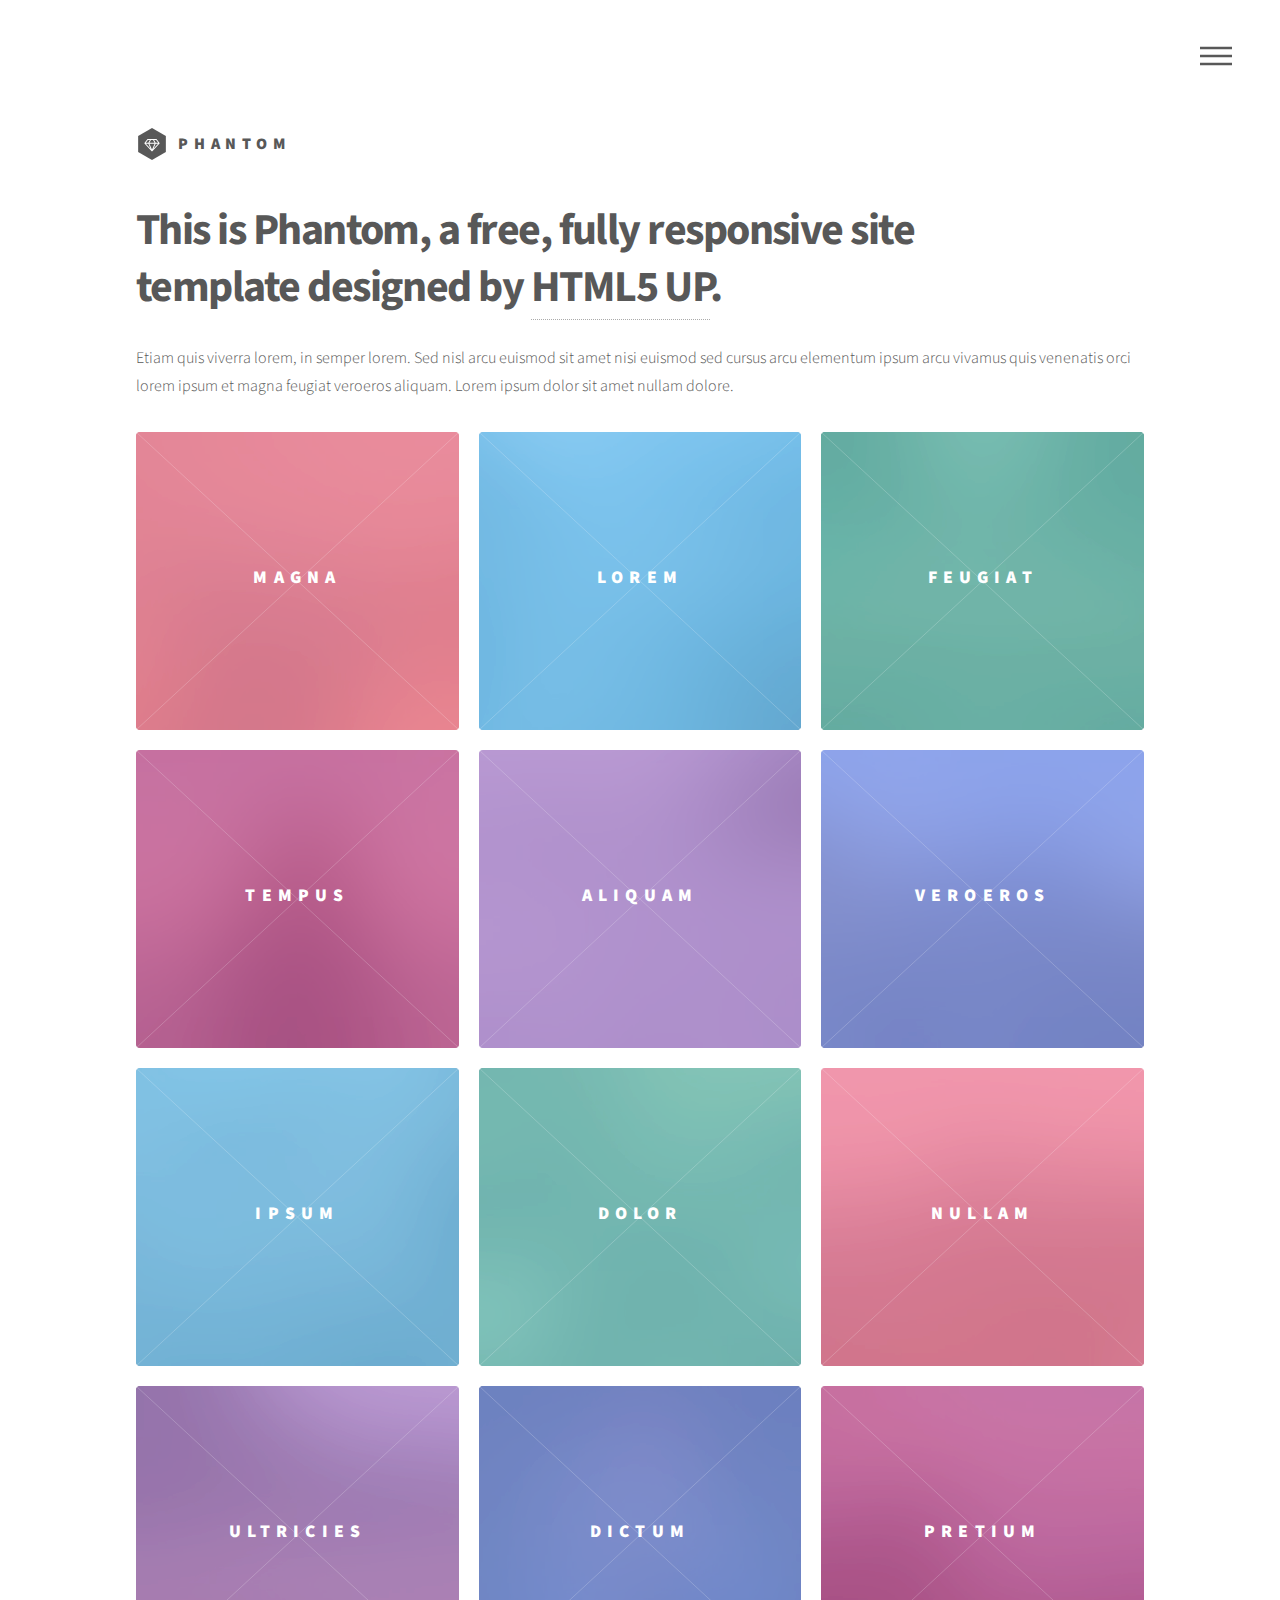
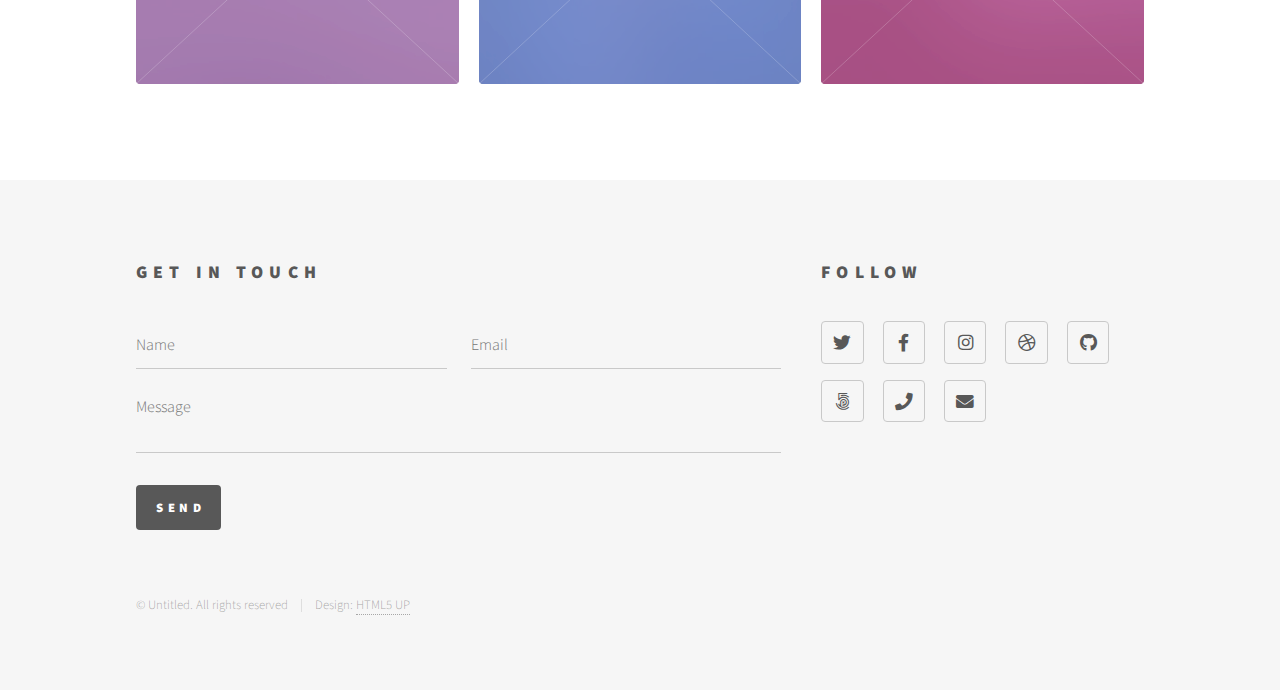
==== index.html @ 3281dced "initial" ====
<!DOCTYPE HTML>
<!--
	Phantom by HTML5 UP
	html5up.net | @ajlkn
	Free for personal and commercial use under the CCA 3.0 license (html5up.net/license)
-->
<html>
	<head>
		<title>Phantom by HTML5 UP</title>
		<meta charset="utf-8" />
		<meta name="viewport" content="width=device-width, initial-scale=1, user-scalable=no" />
		<link rel="stylesheet" href="assets/css/main.css" />
		<noscript><link rel="stylesheet" href="assets/css/noscript.css" /></noscript>
	</head>
	<body class="is-preload">
		<!-- Wrapper -->
			<div id="wrapper">

				<!-- Header -->
					<header id="header">
						<div class="inner">

							<!-- Logo -->
								<a href="index.html" class="logo">
									<span class="symbol"><img src="images/logo.svg" alt="" /></span><span class="title">Phantom</span>
								</a>

							<!-- Nav -->
								<nav>
									<ul>
										<li><a href="#menu">Menu</a></li>
									</ul>
								</nav>

						</div>
					</header>

				<!-- Menu -->
					<nav id="menu">
						<h2>Menu</h2>
						<ul>
							<li><a href="index.html">Home</a></li>
							<li><a href="generic.html">Ipsum veroeros</a></li>
							<li><a href="generic.html">Tempus etiam</a></li>
							<li><a href="generic.html">Consequat dolor</a></li>
							<li><a href="elements.html">Elements</a></li>
						</ul>
					</nav>

				<!-- Main -->
					<div id="main">
						<div class="inner">
							<header>
								<h1>This is Phantom, a free, fully responsive site<br />
								template designed by <a href="http://html5up.net">HTML5 UP</a>.</h1>
								<p>Etiam quis viverra lorem, in semper lorem. Sed nisl arcu euismod sit amet nisi euismod sed cursus arcu elementum ipsum arcu vivamus quis venenatis orci lorem ipsum et magna feugiat veroeros aliquam. Lorem ipsum dolor sit amet nullam dolore.</p>
							</header>
							<section class="tiles">
								<article class="style1">
									<span class="image">
										<img src="images/pic01.jpg" alt="" />
									</span>
									<a href="generic.html">
										<h2>Magna</h2>
										<div class="content">
											<p>Sed nisl arcu euismod sit amet nisi lorem etiam dolor veroeros et feugiat.</p>
										</div>
									</a>
								</article>
								<article class="style2">
									<span class="image">
										<img src="images/pic02.jpg" alt="" />
									</span>
									<a href="generic.html">
										<h2>Lorem</h2>
										<div class="content">
											<p>Sed nisl arcu euismod sit amet nisi lorem etiam dolor veroeros et feugiat.</p>
										</div>
									</a>
								</article>
								<article class="style3">
									<span class="image">
										<img src="images/pic03.jpg" alt="" />
									</span>
									<a href="generic.html">
										<h2>Feugiat</h2>
										<div class="content">
											<p>Sed nisl arcu euismod sit amet nisi lorem etiam dolor veroeros et feugiat.</p>
										</div>
									</a>
								</article>
								<article class="style4">
									<span class="image">
										<img src="images/pic04.jpg" alt="" />
									</span>
									<a href="generic.html">
										<h2>Tempus</h2>
										<div class="content">
											<p>Sed nisl arcu euismod sit amet nisi lorem etiam dolor veroeros et feugiat.</p>
										</div>
									</a>
								</article>
								<article class="style5">
									<span class="image">
										<img src="images/pic05.jpg" alt="" />
									</span>
									<a href="generic.html">
										<h2>Aliquam</h2>
										<div class="content">
											<p>Sed nisl arcu euismod sit amet nisi lorem etiam dolor veroeros et feugiat.</p>
										</div>
									</a>
								</article>
								<article class="style6">
									<span class="image">
										<img src="images/pic06.jpg" alt="" />
									</span>
									<a href="generic.html">
										<h2>Veroeros</h2>
										<div class="content">
											<p>Sed nisl arcu euismod sit amet nisi lorem etiam dolor veroeros et feugiat.</p>
										</div>
									</a>
								</article>
								<article class="style2">
									<span class="image">
										<img src="images/pic07.jpg" alt="" />
									</span>
									<a href="generic.html">
										<h2>Ipsum</h2>
										<div class="content">
											<p>Sed nisl arcu euismod sit amet nisi lorem etiam dolor veroeros et feugiat.</p>
										</div>
									</a>
								</article>
								<article class="style3">
									<span class="image">
										<img src="images/pic08.jpg" alt="" />
									</span>
									<a href="generic.html">
										<h2>Dolor</h2>
										<div class="content">
											<p>Sed nisl arcu euismod sit amet nisi lorem etiam dolor veroeros et feugiat.</p>
										</div>
									</a>
								</article>
								<article class="style1">
									<span class="image">
										<img src="images/pic09.jpg" alt="" />
									</span>
									<a href="generic.html">
										<h2>Nullam</h2>
										<div class="content">
											<p>Sed nisl arcu euismod sit amet nisi lorem etiam dolor veroeros et feugiat.</p>
										</div>
									</a>
								</article>
								<article class="style5">
									<span class="image">
										<img src="images/pic10.jpg" alt="" />
									</span>
									<a href="generic.html">
										<h2>Ultricies</h2>
										<div class="content">
											<p>Sed nisl arcu euismod sit amet nisi lorem etiam dolor veroeros et feugiat.</p>
										</div>
									</a>
								</article>
								<article class="style6">
									<span class="image">
										<img src="images/pic11.jpg" alt="" />
									</span>
									<a href="generic.html">
										<h2>Dictum</h2>
										<div class="content">
											<p>Sed nisl arcu euismod sit amet nisi lorem etiam dolor veroeros et feugiat.</p>
										</div>
									</a>
								</article>
								<article class="style4">
									<span class="image">
										<img src="images/pic12.jpg" alt="" />
									</span>
									<a href="generic.html">
										<h2>Pretium</h2>
										<div class="content">
											<p>Sed nisl arcu euismod sit amet nisi lorem etiam dolor veroeros et feugiat.</p>
										</div>
									</a>
								</article>
							</section>
						</div>
					</div>

				<!-- Footer -->
					<footer id="footer">
						<div class="inner">
							<section>
								<h2>Get in touch</h2>
								<form method="post" action="#">
									<div class="fields">
										<div class="field half">
											<input type="text" name="name" id="name" placeholder="Name" />
										</div>
										<div class="field half">
											<input type="email" name="email" id="email" placeholder="Email" />
										</div>
										<div class="field">
											<textarea name="message" id="message" placeholder="Message"></textarea>
										</div>
									</div>
									<ul class="actions">
										<li><input type="submit" value="Send" class="primary" /></li>
									</ul>
								</form>
							</section>
							<section>
								<h2>Follow</h2>
								<ul class="icons">
									<li><a href="#" class="icon brands style2 fa-twitter"><span class="label">Twitter</span></a></li>
									<li><a href="#" class="icon brands style2 fa-facebook-f"><span class="label">Facebook</span></a></li>
									<li><a href="#" class="icon brands style2 fa-instagram"><span class="label">Instagram</span></a></li>
									<li><a href="#" class="icon brands style2 fa-dribbble"><span class="label">Dribbble</span></a></li>
									<li><a href="#" class="icon brands style2 fa-github"><span class="label">GitHub</span></a></li>
									<li><a href="#" class="icon brands style2 fa-500px"><span class="label">500px</span></a></li>
									<li><a href="#" class="icon solid style2 fa-phone"><span class="label">Phone</span></a></li>
									<li><a href="#" class="icon solid style2 fa-envelope"><span class="label">Email</span></a></li>
								</ul>
							</section>
							<ul class="copyright">
								<li>&copy; Untitled. All rights reserved</li><li>Design: <a href="http://html5up.net">HTML5 UP</a></li>
							</ul>
						</div>
					</footer>

			</div>

		<!-- Scripts -->
			<script src="assets/js/jquery.min.js"></script>
			<script src="assets/js/browser.min.js"></script>
			<script src="assets/js/breakpoints.min.js"></script>
			<script src="assets/js/util.js"></script>
			<script src="assets/js/main.js"></script>

	</body>
</html>
---- assets/css/main.css ----
@import url(fontawesome-all.min.css);
@import url("https://fonts.googleapis.com/css?family=Source+Sans+Pro:300,700,900");

/*
	Phantom by HTML5 UP
	html5up.net | @ajlkn
	Free for personal and commercial use under the CCA 3.0 license (html5up.net/license)
*/

html, body, div, span, applet, object,
iframe, h1, h2, h3, h4, h5, h6, p, blockquote,
pre, a, abbr, acronym, address, big, cite,
code, del, dfn, em, img, ins, kbd, q, s, samp,
small, strike, strong, sub, sup, tt, var, b,
u, i, center, dl, dt, dd, ol, ul, li, fieldset,
form, label, legend, table, caption, tbody,
tfoot, thead, tr, th, td, article, aside,
canvas, details, embed, figure, figcaption,
footer, header, hgroup, menu, nav, output, ruby,
section, summary, time, mark, audio, video {
	margin: 0;
	padding: 0;
	border: 0;
	font-size: 100%;
	font: inherit;
	vertical-align: baseline;}

article, aside, details, figcaption, figure,
footer, header, hgroup, menu, nav, section {
	display: block;}

body {
	line-height: 1;
}

ol, ul {
	list-style: none;
}

blockquote, q {
	quotes: none;
}

	blockquote:before, blockquote:after, q:before, q:after {
		content: '';
		content: none;
	}

table {
	border-collapse: collapse;
	border-spacing: 0;
}

body {
	-webkit-text-size-adjust: none;
}

mark {
	background-color: transparent;
	color: inherit;
}

input::-moz-focus-inner {
	border: 0;
	padding: 0;
}

input, select, textarea {
	-moz-appearance: none;
	-webkit-appearance: none;
	-ms-appearance: none;
	appearance: none;
}

/* Basic */

	@-ms-viewport {
		width: device-width;
	}

	body {
		-ms-overflow-style: scrollbar;
	}

	@media screen and (max-width: 480px) {

		html, body {
			min-width: 320px;
		}

	}

	html {
		box-sizing: border-box;
	}

	*, *:before, *:after {
		box-sizing: inherit;
	}

	body {
		background: #ffffff;
	}

		body.is-preload *, body.is-preload *:before, body.is-preload *:after {
			-moz-animation: none !important;
			-webkit-animation: none !important;
			-ms-animation: none !important;
			animation: none !important;
			-moz-transition: none !important;
			-webkit-transition: none !important;
			-ms-transition: none !important;
			transition: none !important;
		}

/* Type */

	body, input, select, textarea {
		color: #585858;
		font-family: "Source Sans Pro", Helvetica, sans-serif;
		font-size: 16pt;
		font-weight: 300;
		line-height: 1.75;
	}

		@media screen and (max-width: 1680px) {

			body, input, select, textarea {
				font-size: 14pt;
			}

		}

		@media screen and (max-width: 1280px) {

			body, input, select, textarea {
				font-size: 12pt;
			}

		}

	a {
		-moz-transition: border-bottom-color 0.2s ease, color 0.2s ease;
		-webkit-transition: border-bottom-color 0.2s ease, color 0.2s ease;
		-ms-transition: border-bottom-color 0.2s ease, color 0.2s ease;
		transition: border-bottom-color 0.2s ease, color 0.2s ease;
		text-decoration: none;
		color: #585858;
		border-bottom: dotted 1px rgba(88, 88, 88, 0.5);
	}

		a:hover {
			border-bottom-color: transparent;
			color: #f2849e !important;
		}

	strong, b {
		font-weight: 900;
	}

	em, i {
		font-style: italic;
	}

	p {
		margin: 0 0 2em 0;
	}

	h1 {
		font-size: 2.75em;
		font-weight: 700;
		line-height: 1.3;
		margin: 0 0 1em 0;
		letter-spacing: -0.035em;
	}

		h1 a {
			color: inherit;
		}

		@media screen and (max-width: 736px) {

			h1 {
				font-size: 2em;
				margin: 0 0 1em 0;
			}

		}

		@media screen and (max-width: 360px) {

			h1 {
				font-size: 1.75em;
			}

		}

	h2, h3, h4, h5, h6 {
		font-weight: 900;
		line-height: 1.5;
		margin: 0 0 2em 0;
		text-transform: uppercase;
		letter-spacing: 0.35em;
	}

		h2 a, h3 a, h4 a, h5 a, h6 a {
			color: inherit;
		}

	h2 {
		font-size: 1.1em;
	}

	h3 {
		font-size: 1em;
	}

	h4 {
		font-size: 0.8em;
	}

	h5 {
		font-size: 0.8em;
	}

	h6 {
		font-size: 0.8em;
	}

	@media screen and (max-width: 980px) {

		h1 br, h2 br, h3 br, h4 br, h5 br, h6 br {
			display: none;
		}

	}

	@media screen and (max-width: 736px) {

		h2 {
			font-size: 1em;
		}

		h3 {
			font-size: 0.8em;
		}

	}

	sub {
		font-size: 0.8em;
		position: relative;
		top: 0.5em;
	}

	sup {
		font-size: 0.8em;
		position: relative;
		top: -0.5em;
	}

	blockquote {
		border-left: solid 4px #c9c9c9;
		font-style: italic;
		margin: 0 0 2em 0;
		padding: 0.5em 0 0.5em 2em;
	}

	code {
		background: rgba(144, 144, 144, 0.075);
		border-radius: 4px;
		border: solid 1px #c9c9c9;
		font-family: "Courier New", monospace;
		font-size: 0.9em;
		margin: 0 0.25em;
		padding: 0.25em 0.65em;
	}

	pre {
		-webkit-overflow-scrolling: touch;
		font-family: "Courier New", monospace;
		font-size: 0.9em;
		margin: 0 0 2em 0;
	}

		pre code {
			display: block;
			line-height: 1.75;
			padding: 1em 1.5em;
			overflow-x: auto;
		}

	hr {
		border: 0;
		border-bottom: solid 1px #c9c9c9;
		margin: 2em 0;
	}

		hr.major {
			margin: 3em 0;
		}

	.align-left {
		text-align: left;
	}

	.align-center {
		text-align: center;
	}

	.align-right {
		text-align: right;
	}

/* Row */

	.row {
		display: flex;
		flex-wrap: wrap;
		box-sizing: border-box;
		align-items: stretch;
	}

		.row > * {
			box-sizing: border-box;
		}

		.row.gtr-uniform > * > :last-child {
			margin-bottom: 0;
		}

		.row.aln-left {
			justify-content: flex-start;
		}

		.row.aln-center {
			justify-content: center;
		}

		.row.aln-right {
			justify-content: flex-end;
		}

		.row.aln-top {
			align-items: flex-start;
		}

		.row.aln-middle {
			align-items: center;
		}

		.row.aln-bottom {
			align-items: flex-end;
		}

		.row > .imp {
			order: -1;
		}

		.row > .col-1 {
			width: 8.33333%;
		}

		.row > .off-1 {
			margin-left: 8.33333%;
		}

		.row > .col-2 {
			width: 16.66667%;
		}

		.row > .off-2 {
			margin-left: 16.66667%;
		}

		.row > .col-3 {
			width: 25%;
		}

		.row > .off-3 {
			margin-left: 25%;
		}

		.row > .col-4 {
			width: 33.33333%;
		}

		.row > .off-4 {
			margin-left: 33.33333%;
		}

		.row > .col-5 {
			width: 41.66667%;
		}

		.row > .off-5 {
			margin-left: 41.66667%;
		}

		.row > .col-6 {
			width: 50%;
		}

		.row > .off-6 {
			margin-left: 50%;
		}

		.row > .col-7 {
			width: 58.33333%;
		}

		.row > .off-7 {
			margin-left: 58.33333%;
		}

		.row > .col-8 {
			width: 66.66667%;
		}

		.row > .off-8 {
			margin-left: 66.66667%;
		}

		.row > .col-9 {
			width: 75%;
		}

		.row > .off-9 {
			margin-left: 75%;
		}

		.row > .col-10 {
			width: 83.33333%;
		}

		.row > .off-10 {
			margin-left: 83.33333%;
		}

		.row > .col-11 {
			width: 91.66667%;
		}

		.row > .off-11 {
			margin-left: 91.66667%;
		}

		.row > .col-12 {
			width: 100%;
		}

		.row > .off-12 {
			margin-left: 100%;
		}

		.row.gtr-0 {
			margin-top: 0;
			margin-left: 0em;
		}

			.row.gtr-0 > * {
				padding: 0 0 0 0em;
			}

			.row.gtr-0.gtr-uniform {
				margin-top: 0em;
			}

				.row.gtr-0.gtr-uniform > * {
					padding-top: 0em;
				}

		.row.gtr-25 {
			margin-top: 0;
			margin-left: -0.5em;
		}

			.row.gtr-25 > * {
				padding: 0 0 0 0.5em;
			}

			.row.gtr-25.gtr-uniform {
				margin-top: -0.5em;
			}

				.row.gtr-25.gtr-uniform > * {
					padding-top: 0.5em;
				}

		.row.gtr-50 {
			margin-top: 0;
			margin-left: -1em;
		}

			.row.gtr-50 > * {
				padding: 0 0 0 1em;
			}

			.row.gtr-50.gtr-uniform {
				margin-top: -1em;
			}

				.row.gtr-50.gtr-uniform > * {
					padding-top: 1em;
				}

		.row {
			margin-top: 0;
			margin-left: -2em;
		}

			.row > * {
				padding: 0 0 0 2em;
			}

			.row.gtr-uniform {
				margin-top: -2em;
			}

				.row.gtr-uniform > * {
					padding-top: 2em;
				}

		.row.gtr-150 {
			margin-top: 0;
			margin-left: -3em;
		}

			.row.gtr-150 > * {
				padding: 0 0 0 3em;
			}

			.row.gtr-150.gtr-uniform {
				margin-top: -3em;
			}

				.row.gtr-150.gtr-uniform > * {
					padding-top: 3em;
				}

		.row.gtr-200 {
			margin-top: 0;
			margin-left: -4em;
		}

			.row.gtr-200 > * {
				padding: 0 0 0 4em;
			}

			.row.gtr-200.gtr-uniform {
				margin-top: -4em;
			}

				.row.gtr-200.gtr-uniform > * {
					padding-top: 4em;
				}

		@media screen and (max-width: 1680px) {

			.row {
				display: flex;
				flex-wrap: wrap;
				box-sizing: border-box;
				align-items: stretch;
			}

				.row > * {
					box-sizing: border-box;
				}

				.row.gtr-uniform > * > :last-child {
					margin-bottom: 0;
				}

				.row.aln-left {
					justify-content: flex-start;
				}

				.row.aln-center {
					justify-content: center;
				}

				.row.aln-right {
					justify-content: flex-end;
				}

				.row.aln-top {
					align-items: flex-start;
				}

				.row.aln-middle {
					align-items: center;
				}

				.row.aln-bottom {
					align-items: flex-end;
				}

				.row > .imp-xlarge {
					order: -1;
				}

				.row > .col-1-xlarge {
					width: 8.33333%;
				}

				.row > .off-1-xlarge {
					margin-left: 8.33333%;
				}

				.row > .col-2-xlarge {
					width: 16.66667%;
				}

				.row > .off-2-xlarge {
					margin-left: 16.66667%;
				}

				.row > .col-3-xlarge {
					width: 25%;
				}

				.row > .off-3-xlarge {
					margin-left: 25%;
				}

				.row > .col-4-xlarge {
					width: 33.33333%;
				}

				.row > .off-4-xlarge {
					margin-left: 33.33333%;
				}

				.row > .col-5-xlarge {
					width: 41.66667%;
				}

				.row > .off-5-xlarge {
					margin-left: 41.66667%;
				}

				.row > .col-6-xlarge {
					width: 50%;
				}

				.row > .off-6-xlarge {
					margin-left: 50%;
				}

				.row > .col-7-xlarge {
					width: 58.33333%;
				}

				.row > .off-7-xlarge {
					margin-left: 58.33333%;
				}

				.row > .col-8-xlarge {
					width: 66.66667%;
				}

				.row > .off-8-xlarge {
					margin-left: 66.66667%;
				}

				.row > .col-9-xlarge {
					width: 75%;
				}

				.row > .off-9-xlarge {
					margin-left: 75%;
				}

				.row > .col-10-xlarge {
					width: 83.33333%;
				}

				.row > .off-10-xlarge {
					margin-left: 83.33333%;
				}

				.row > .col-11-xlarge {
					width: 91.66667%;
				}

				.row > .off-11-xlarge {
					margin-left: 91.66667%;
				}

				.row > .col-12-xlarge {
					width: 100%;
				}

				.row > .off-12-xlarge {
					margin-left: 100%;
				}

				.row.gtr-0 {
					margin-top: 0;
					margin-left: 0em;
				}

					.row.gtr-0 > * {
						padding: 0 0 0 0em;
					}

					.row.gtr-0.gtr-uniform {
						margin-top: 0em;
					}

						.row.gtr-0.gtr-uniform > * {
							padding-top: 0em;
						}

				.row.gtr-25 {
					margin-top: 0;
					margin-left: -0.5em;
				}

					.row.gtr-25 > * {
						padding: 0 0 0 0.5em;
					}

					.row.gtr-25.gtr-uniform {
						margin-top: -0.5em;
					}

						.row.gtr-25.gtr-uniform > * {
							padding-top: 0.5em;
						}

				.row.gtr-50 {
					margin-top: 0;
					margin-left: -1em;
				}

					.row.gtr-50 > * {
						padding: 0 0 0 1em;
					}

					.row.gtr-50.gtr-uniform {
						margin-top: -1em;
					}

						.row.gtr-50.gtr-uniform > * {
							padding-top: 1em;
						}

				.row {
					margin-top: 0;
					margin-left: -2em;
				}

					.row > * {
						padding: 0 0 0 2em;
					}

					.row.gtr-uniform {
						margin-top: -2em;
					}

						.row.gtr-uniform > * {
							padding-top: 2em;
						}

				.row.gtr-150 {
					margin-top: 0;
					margin-left: -3em;
				}

					.row.gtr-150 > * {
						padding: 0 0 0 3em;
					}

					.row.gtr-150.gtr-uniform {
						margin-top: -3em;
					}

						.row.gtr-150.gtr-uniform > * {
							padding-top: 3em;
						}

				.row.gtr-200 {
					margin-top: 0;
					margin-left: -4em;
				}

					.row.gtr-200 > * {
						padding: 0 0 0 4em;
					}

					.row.gtr-200.gtr-uniform {
						margin-top: -4em;
					}

						.row.gtr-200.gtr-uniform > * {
							padding-top: 4em;
						}

		}

		@media screen and (max-width: 1280px) {

			.row {
				display: flex;
				flex-wrap: wrap;
				box-sizing: border-box;
				align-items: stretch;
			}

				.row > * {
					box-sizing: border-box;
				}

				.row.gtr-uniform > * > :last-child {
					margin-bottom: 0;
				}

				.row.aln-left {
					justify-content: flex-start;
				}

				.row.aln-center {
					justify-content: center;
				}

				.row.aln-right {
					justify-content: flex-end;
				}

				.row.aln-top {
					align-items: flex-start;
				}

				.row.aln-middle {
					align-items: center;
				}

				.row.aln-bottom {
					align-items: flex-end;
				}

				.row > .imp-large {
					order: -1;
				}

				.row > .col-1-large {
					width: 8.33333%;
				}

				.row > .off-1-large {
					margin-left: 8.33333%;
				}

				.row > .col-2-large {
					width: 16.66667%;
				}

				.row > .off-2-large {
					margin-left: 16.66667%;
				}

				.row > .col-3-large {
					width: 25%;
				}

				.row > .off-3-large {
					margin-left: 25%;
				}

				.row > .col-4-large {
					width: 33.33333%;
				}

				.row > .off-4-large {
					margin-left: 33.33333%;
				}

				.row > .col-5-large {
					width: 41.66667%;
				}

				.row > .off-5-large {
					margin-left: 41.66667%;
				}

				.row > .col-6-large {
					width: 50%;
				}

				.row > .off-6-large {
					margin-left: 50%;
				}

				.row > .col-7-large {
					width: 58.33333%;
				}

				.row > .off-7-large {
					margin-left: 58.33333%;
				}

				.row > .col-8-large {
					width: 66.66667%;
				}

				.row > .off-8-large {
					margin-left: 66.66667%;
				}

				.row > .col-9-large {
					width: 75%;
				}

				.row > .off-9-large {
					margin-left: 75%;
				}

				.row > .col-10-large {
					width: 83.33333%;
				}

				.row > .off-10-large {
					margin-left: 83.33333%;
				}

				.row > .col-11-large {
					width: 91.66667%;
				}

				.row > .off-11-large {
					margin-left: 91.66667%;
				}

				.row > .col-12-large {
					width: 100%;
				}

				.row > .off-12-large {
					margin-left: 100%;
				}

				.row.gtr-0 {
					margin-top: 0;
					margin-left: 0em;
				}

					.row.gtr-0 > * {
						padding: 0 0 0 0em;
					}

					.row.gtr-0.gtr-uniform {
						margin-top: 0em;
					}

						.row.gtr-0.gtr-uniform > * {
							padding-top: 0em;
						}

				.row.gtr-25 {
					margin-top: 0;
					margin-left: -0.5em;
				}

					.row.gtr-25 > * {
						padding: 0 0 0 0.5em;
					}

					.row.gtr-25.gtr-uniform {
						margin-top: -0.5em;
					}

						.row.gtr-25.gtr-uniform > * {
							padding-top: 0.5em;
						}

				.row.gtr-50 {
					margin-top: 0;
					margin-left: -1em;
				}

					.row.gtr-50 > * {
						padding: 0 0 0 1em;
					}

					.row.gtr-50.gtr-uniform {
						margin-top: -1em;
					}

						.row.gtr-50.gtr-uniform > * {
							padding-top: 1em;
						}

				.row {
					margin-top: 0;
					margin-left: -2em;
				}

					.row > * {
						padding: 0 0 0 2em;
					}

					.row.gtr-uniform {
						margin-top: -2em;
					}

						.row.gtr-uniform > * {
							padding-top: 2em;
						}

				.row.gtr-150 {
					margin-top: 0;
					margin-left: -3em;
				}

					.row.gtr-150 > * {
						padding: 0 0 0 3em;
					}

					.row.gtr-150.gtr-uniform {
						margin-top: -3em;
					}

						.row.gtr-150.gtr-uniform > * {
							padding-top: 3em;
						}

				.row.gtr-200 {
					margin-top: 0;
					margin-left: -4em;
				}

					.row.gtr-200 > * {
						padding: 0 0 0 4em;
					}

					.row.gtr-200.gtr-uniform {
						margin-top: -4em;
					}

						.row.gtr-200.gtr-uniform > * {
							padding-top: 4em;
						}

		}

		@media screen and (max-width: 980px) {

			.row {
				display: flex;
				flex-wrap: wrap;
				box-sizing: border-box;
				align-items: stretch;
			}

				.row > * {
					box-sizing: border-box;
				}

				.row.gtr-uniform > * > :last-child {
					margin-bottom: 0;
				}

				.row.aln-left {
					justify-content: flex-start;
				}

				.row.aln-center {
					justify-content: center;
				}

				.row.aln-right {
					justify-content: flex-end;
				}

				.row.aln-top {
					align-items: flex-start;
				}

				.row.aln-middle {
					align-items: center;
				}

				.row.aln-bottom {
					align-items: flex-end;
				}

				.row > .imp-medium {
					order: -1;
				}

				.row > .col-1-medium {
					width: 8.33333%;
				}

				.row > .off-1-medium {
					margin-left: 8.33333%;
				}

				.row > .col-2-medium {
					width: 16.66667%;
				}

				.row > .off-2-medium {
					margin-left: 16.66667%;
				}

				.row > .col-3-medium {
					width: 25%;
				}

				.row > .off-3-medium {
					margin-left: 25%;
				}

				.row > .col-4-medium {
					width: 33.33333%;
				}

				.row > .off-4-medium {
					margin-left: 33.33333%;
				}

				.row > .col-5-medium {
					width: 41.66667%;
				}

				.row > .off-5-medium {
					margin-left: 41.66667%;
				}

				.row > .col-6-medium {
					width: 50%;
				}

				.row > .off-6-medium {
					margin-left: 50%;
				}

				.row > .col-7-medium {
					width: 58.33333%;
				}

				.row > .off-7-medium {
					margin-left: 58.33333%;
				}

				.row > .col-8-medium {
					width: 66.66667%;
				}

				.row > .off-8-medium {
					margin-left: 66.66667%;
				}

				.row > .col-9-medium {
					width: 75%;
				}

				.row > .off-9-medium {
					margin-left: 75%;
				}

				.row > .col-10-medium {
					width: 83.33333%;
				}

				.row > .off-10-medium {
					margin-left: 83.33333%;
				}

				.row > .col-11-medium {
					width: 91.66667%;
				}

				.row > .off-11-medium {
					margin-left: 91.66667%;
				}

				.row > .col-12-medium {
					width: 100%;
				}

				.row > .off-12-medium {
					margin-left: 100%;
				}

				.row.gtr-0 {
					margin-top: 0;
					margin-left: 0em;
				}

					.row.gtr-0 > * {
						padding: 0 0 0 0em;
					}

					.row.gtr-0.gtr-uniform {
						margin-top: 0em;
					}

						.row.gtr-0.gtr-uniform > * {
							padding-top: 0em;
						}

				.row.gtr-25 {
					margin-top: 0;
					margin-left: -0.375em;
				}

					.row.gtr-25 > * {
						padding: 0 0 0 0.375em;
					}

					.row.gtr-25.gtr-uniform {
						margin-top: -0.375em;
					}

						.row.gtr-25.gtr-uniform > * {
							padding-top: 0.375em;
						}

				.row.gtr-50 {
					margin-top: 0;
					margin-left: -0.75em;
				}

					.row.gtr-50 > * {
						padding: 0 0 0 0.75em;
					}

					.row.gtr-50.gtr-uniform {
						margin-top: -0.75em;
					}

						.row.gtr-50.gtr-uniform > * {
							padding-top: 0.75em;
						}

				.row {
					margin-top: 0;
					margin-left: -1.5em;
				}

					.row > * {
						padding: 0 0 0 1.5em;
					}

					.row.gtr-uniform {
						margin-top: -1.5em;
					}

						.row.gtr-uniform > * {
							padding-top: 1.5em;
						}

				.row.gtr-150 {
					margin-top: 0;
					margin-left: -2.25em;
				}

					.row.gtr-150 > * {
						padding: 0 0 0 2.25em;
					}

					.row.gtr-150.gtr-uniform {
						margin-top: -2.25em;
					}

						.row.gtr-150.gtr-uniform > * {
							padding-top: 2.25em;
						}

				.row.gtr-200 {
					margin-top: 0;
					margin-left: -3em;
				}

					.row.gtr-200 > * {
						padding: 0 0 0 3em;
					}

					.row.gtr-200.gtr-uniform {
						margin-top: -3em;
					}

						.row.gtr-200.gtr-uniform > * {
							padding-top: 3em;
						}

		}

		@media screen and (max-width: 736px) {

			.row {
				display: flex;
				flex-wrap: wrap;
				box-sizing: border-box;
				align-items: stretch;
			}

				.row > * {
					box-sizing: border-box;
				}

				.row.gtr-uniform > * > :last-child {
					margin-bottom: 0;
				}

				.row.aln-left {
					justify-content: flex-start;
				}

				.row.aln-center {
					justify-content: center;
				}

				.row.aln-right {
					justify-content: flex-end;
				}

				.row.aln-top {
					align-items: flex-start;
				}

				.row.aln-middle {
					align-items: center;
				}

				.row.aln-bottom {
					align-items: flex-end;
				}

				.row > .imp-small {
					order: -1;
				}

				.row > .col-1-small {
					width: 8.33333%;
				}

				.row > .off-1-small {
					margin-left: 8.33333%;
				}

				.row > .col-2-small {
					width: 16.66667%;
				}

				.row > .off-2-small {
					margin-left: 16.66667%;
				}

				.row > .col-3-small {
					width: 25%;
				}

				.row > .off-3-small {
					margin-left: 25%;
				}

				.row > .col-4-small {
					width: 33.33333%;
				}

				.row > .off-4-small {
					margin-left: 33.33333%;
				}

				.row > .col-5-small {
					width: 41.66667%;
				}

				.row > .off-5-small {
					margin-left: 41.66667%;
				}

				.row > .col-6-small {
					width: 50%;
				}

				.row > .off-6-small {
					margin-left: 50%;
				}

				.row > .col-7-small {
					width: 58.33333%;
				}

				.row > .off-7-small {
					margin-left: 58.33333%;
				}

				.row > .col-8-small {
					width: 66.66667%;
				}

				.row > .off-8-small {
					margin-left: 66.66667%;
				}

				.row > .col-9-small {
					width: 75%;
				}

				.row > .off-9-small {
					margin-left: 75%;
				}

				.row > .col-10-small {
					width: 83.33333%;
				}

				.row > .off-10-small {
					margin-left: 83.33333%;
				}

				.row > .col-11-small {
					width: 91.66667%;
				}

				.row > .off-11-small {
					margin-left: 91.66667%;
				}

				.row > .col-12-small {
					width: 100%;
				}

				.row > .off-12-small {
					margin-left: 100%;
				}

				.row.gtr-0 {
					margin-top: 0;
					margin-left: 0em;
				}

					.row.gtr-0 > * {
						padding: 0 0 0 0em;
					}

					.row.gtr-0.gtr-uniform {
						margin-top: 0em;
					}

						.row.gtr-0.gtr-uniform > * {
							padding-top: 0em;
						}

				.row.gtr-25 {
					margin-top: 0;
					margin-left: -0.25em;
				}

					.row.gtr-25 > * {
						padding: 0 0 0 0.25em;
					}

					.row.gtr-25.gtr-uniform {
						margin-top: -0.25em;
					}

						.row.gtr-25.gtr-uniform > * {
							padding-top: 0.25em;
						}

				.row.gtr-50 {
					margin-top: 0;
					margin-left: -0.5em;
				}

					.row.gtr-50 > * {
						padding: 0 0 0 0.5em;
					}

					.row.gtr-50.gtr-uniform {
						margin-top: -0.5em;
					}

						.row.gtr-50.gtr-uniform > * {
							padding-top: 0.5em;
						}

				.row {
					margin-top: 0;
					margin-left: -1em;
				}

					.row > * {
						padding: 0 0 0 1em;
					}

					.row.gtr-uniform {
						margin-top: -1em;
					}

						.row.gtr-uniform > * {
							padding-top: 1em;
						}

				.row.gtr-150 {
					margin-top: 0;
					margin-left: -1.5em;
				}

					.row.gtr-150 > * {
						padding: 0 0 0 1.5em;
					}

					.row.gtr-150.gtr-uniform {
						margin-top: -1.5em;
					}

						.row.gtr-150.gtr-uniform > * {
							padding-top: 1.5em;
						}

				.row.gtr-200 {
					margin-top: 0;
					margin-left: -2em;
				}

					.row.gtr-200 > * {
						padding: 0 0 0 2em;
					}

					.row.gtr-200.gtr-uniform {
						margin-top: -2em;
					}

						.row.gtr-200.gtr-uniform > * {
							padding-top: 2em;
						}

		}

		@media screen and (max-width: 480px) {

			.row {
				display: flex;
				flex-wrap: wrap;
				box-sizing: border-box;
				align-items: stretch;
			}

				.row > * {
					box-sizing: border-box;
				}

				.row.gtr-uniform > * > :last-child {
					margin-bottom: 0;
				}

				.row.aln-left {
					justify-content: flex-start;
				}

				.row.aln-center {
					justify-content: center;
				}

				.row.aln-right {
					justify-content: flex-end;
				}

				.row.aln-top {
					align-items: flex-start;
				}

				.row.aln-middle {
					align-items: center;
				}

				.row.aln-bottom {
					align-items: flex-end;
				}

				.row > .imp-xsmall {
					order: -1;
				}

				.row > .col-1-xsmall {
					width: 8.33333%;
				}

				.row > .off-1-xsmall {
					margin-left: 8.33333%;
				}

				.row > .col-2-xsmall {
					width: 16.66667%;
				}

				.row > .off-2-xsmall {
					margin-left: 16.66667%;
				}

				.row > .col-3-xsmall {
					width: 25%;
				}

				.row > .off-3-xsmall {
					margin-left: 25%;
				}

				.row > .col-4-xsmall {
					width: 33.33333%;
				}

				.row > .off-4-xsmall {
					margin-left: 33.33333%;
				}

				.row > .col-5-xsmall {
					width: 41.66667%;
				}

				.row > .off-5-xsmall {
					margin-left: 41.66667%;
				}

				.row > .col-6-xsmall {
					width: 50%;
				}

				.row > .off-6-xsmall {
					margin-left: 50%;
				}

				.row > .col-7-xsmall {
					width: 58.33333%;
				}

				.row > .off-7-xsmall {
					margin-left: 58.33333%;
				}

				.row > .col-8-xsmall {
					width: 66.66667%;
				}

				.row > .off-8-xsmall {
					margin-left: 66.66667%;
				}

				.row > .col-9-xsmall {
					width: 75%;
				}

				.row > .off-9-xsmall {
					margin-left: 75%;
				}

				.row > .col-10-xsmall {
					width: 83.33333%;
				}

				.row > .off-10-xsmall {
					margin-left: 83.33333%;
				}

				.row > .col-11-xsmall {
					width: 91.66667%;
				}

				.row > .off-11-xsmall {
					margin-left: 91.66667%;
				}

				.row > .col-12-xsmall {
					width: 100%;
				}

				.row > .off-12-xsmall {
					margin-left: 100%;
				}

				.row.gtr-0 {
					margin-top: 0;
					margin-left: 0em;
				}

					.row.gtr-0 > * {
						padding: 0 0 0 0em;
					}

					.row.gtr-0.gtr-uniform {
						margin-top: 0em;
					}

						.row.gtr-0.gtr-uniform > * {
							padding-top: 0em;
						}

				.row.gtr-25 {
					margin-top: 0;
					margin-left: -0.25em;
				}

					.row.gtr-25 > * {
						padding: 0 0 0 0.25em;
					}

					.row.gtr-25.gtr-uniform {
						margin-top: -0.25em;
					}

						.row.gtr-25.gtr-uniform > * {
							padding-top: 0.25em;
						}

				.row.gtr-50 {
					margin-top: 0;
					margin-left: -0.5em;
				}

					.row.gtr-50 > * {
						padding: 0 0 0 0.5em;
					}

					.row.gtr-50.gtr-uniform {
						margin-top: -0.5em;
					}

						.row.gtr-50.gtr-uniform > * {
							padding-top: 0.5em;
						}

				.row {
					margin-top: 0;
					margin-left: -1em;
				}

					.row > * {
						padding: 0 0 0 1em;
					}

					.row.gtr-uniform {
						margin-top: -1em;
					}

						.row.gtr-uniform > * {
							padding-top: 1em;
						}

				.row.gtr-150 {
					margin-top: 0;
					margin-left: -1.5em;
				}

					.row.gtr-150 > * {
						padding: 0 0 0 1.5em;
					}

					.row.gtr-150.gtr-uniform {
						margin-top: -1.5em;
					}

						.row.gtr-150.gtr-uniform > * {
							padding-top: 1.5em;
						}

				.row.gtr-200 {
					margin-top: 0;
					margin-left: -2em;
				}

					.row.gtr-200 > * {
						padding: 0 0 0 2em;
					}

					.row.gtr-200.gtr-uniform {
						margin-top: -2em;
					}

						.row.gtr-200.gtr-uniform > * {
							padding-top: 2em;
						}

		}

/* Section/Article */

	section.special, article.special {
		text-align: center;
	}

	header p {
		margin-top: -1em;
	}

	@media screen and (max-width: 736px) {

		header p {
			margin-top: 0;
		}

	}

/* Icon */

	.icon {
		text-decoration: none;
		border-bottom: none;
		position: relative;
	}

		.icon:before {
			-moz-osx-font-smoothing: grayscale;
			-webkit-font-smoothing: antialiased;
			display: inline-block;
			font-style: normal;
			font-variant: normal;
			text-rendering: auto;
			line-height: 1;
			text-transform: none !important;
			font-family: 'Font Awesome 5 Free';
			font-weight: 400;
		}

		.icon > .label {
			display: none;
		}

		.icon:before {
			line-height: inherit;
		}

		.icon.solid:before {
			font-weight: 900;
		}

		.icon.brands:before {
			font-family: 'Font Awesome 5 Brands';
		}

		.icon.style2 {
			-moz-transition: background-color 0.2s ease-in-out, color 0.2s ease-in-out, border-color 0.2s ease-in-out;
			-webkit-transition: background-color 0.2s ease-in-out, color 0.2s ease-in-out, border-color 0.2s ease-in-out;
			-ms-transition: background-color 0.2s ease-in-out, color 0.2s ease-in-out, border-color 0.2s ease-in-out;
			transition: background-color 0.2s ease-in-out, color 0.2s ease-in-out, border-color 0.2s ease-in-out;
			background-color: transparent;
			border: solid 1px #c9c9c9;
			border-radius: 4px;
			width: 2.65em;
			height: 2.65em;
			display: inline-block;
			text-align: center;
			line-height: 2.65em;
			color: inherit;
		}

			.icon.style2:before {
				font-size: 1.1em;
			}

			.icon.style2:hover {
				color: #f2849e;
				border-color: #f2849e;
			}

			.icon.style2:active {
				background-color: rgba(242, 132, 158, 0.1);
			}

/* List */

	ol {
		list-style: decimal;
		margin: 0 0 2em 0;
		padding-left: 1.25em;
	}

		ol li {
			padding-left: 0.25em;
		}

	ul {
		list-style: disc;
		margin: 0 0 2em 0;
		padding-left: 1em;
	}

		ul li {
			padding-left: 0.5em;
		}

		ul.alt {
			list-style: none;
			padding-left: 0;
		}

			ul.alt li {
				border-top: solid 1px #c9c9c9;
				padding: 0.5em 0;
			}

				ul.alt li:first-child {
					border-top: 0;
					padding-top: 0;
				}

	dl {
		margin: 0 0 2em 0;
	}

		dl dt {
			display: block;
			font-weight: 900;
			margin: 0 0 1em 0;
		}

		dl dd {
			margin-left: 2em;
		}

/* Actions */

	ul.actions {
		display: -moz-flex;
		display: -webkit-flex;
		display: -ms-flex;
		display: flex;
		cursor: default;
		list-style: none;
		margin-left: -1em;
		padding-left: 0;
	}

		ul.actions li {
			padding: 0 0 0 1em;
			vertical-align: middle;
		}

		ul.actions.special {
			-moz-justify-content: center;
			-webkit-justify-content: center;
			-ms-justify-content: center;
			justify-content: center;
			width: 100%;
			margin-left: 0;
		}

			ul.actions.special li:first-child {
				padding-left: 0;
			}

		ul.actions.stacked {
			-moz-flex-direction: column;
			-webkit-flex-direction: column;
			-ms-flex-direction: column;
			flex-direction: column;
			margin-left: 0;
		}

			ul.actions.stacked li {
				padding: 1.3em 0 0 0;
			}

				ul.actions.stacked li:first-child {
					padding-top: 0;
				}

		ul.actions.fit {
			width: calc(100% + 1em);
		}

			ul.actions.fit li {
				-moz-flex-grow: 1;
				-webkit-flex-grow: 1;
				-ms-flex-grow: 1;
				flex-grow: 1;
				-moz-flex-shrink: 1;
				-webkit-flex-shrink: 1;
				-ms-flex-shrink: 1;
				flex-shrink: 1;
				width: 100%;
			}

				ul.actions.fit li > * {
					width: 100%;
				}

			ul.actions.fit.stacked {
				width: 100%;
			}

		@media screen and (max-width: 480px) {

			ul.actions:not(.fixed) {
				-moz-flex-direction: column;
				-webkit-flex-direction: column;
				-ms-flex-direction: column;
				flex-direction: column;
				margin-left: 0;
				width: 100% !important;
			}

				ul.actions:not(.fixed) li {
					-moz-flex-grow: 1;
					-webkit-flex-grow: 1;
					-ms-flex-grow: 1;
					flex-grow: 1;
					-moz-flex-shrink: 1;
					-webkit-flex-shrink: 1;
					-ms-flex-shrink: 1;
					flex-shrink: 1;
					padding: 1em 0 0 0;
					text-align: center;
					width: 100%;
				}

					ul.actions:not(.fixed) li > * {
						width: 100%;
					}

					ul.actions:not(.fixed) li:first-child {
						padding-top: 0;
					}

					ul.actions:not(.fixed) li input[type="submit"],
					ul.actions:not(.fixed) li input[type="reset"],
					ul.actions:not(.fixed) li input[type="button"],
					ul.actions:not(.fixed) li button,
					ul.actions:not(.fixed) li .button {
						width: 100%;
					}

						ul.actions:not(.fixed) li input[type="submit"].icon:before,
						ul.actions:not(.fixed) li input[type="reset"].icon:before,
						ul.actions:not(.fixed) li input[type="button"].icon:before,
						ul.actions:not(.fixed) li button.icon:before,
						ul.actions:not(.fixed) li .button.icon:before {
							margin-left: -0.5rem;
						}

		}

/* Icons */

	ul.icons {
		cursor: default;
		list-style: none;
		padding-left: 0;
		margin: -1em 0 2em -1em;
	}

		ul.icons li {
			display: inline-block;
			padding: 1em 0 0 1em;
		}

/* Form */

	form {
		margin: 0 0 2em 0;
		overflow-x: hidden;
	}

		form > :last-child {
			margin-bottom: 0;
		}

		form > .fields {
			display: -moz-flex;
			display: -webkit-flex;
			display: -ms-flex;
			display: flex;
			-moz-flex-wrap: wrap;
			-webkit-flex-wrap: wrap;
			-ms-flex-wrap: wrap;
			flex-wrap: wrap;
			width: calc(100% + 3em);
			margin: -1.5em 0 2em -1.5em;
		}

			form > .fields > .field {
				-moz-flex-grow: 0;
				-webkit-flex-grow: 0;
				-ms-flex-grow: 0;
				flex-grow: 0;
				-moz-flex-shrink: 0;
				-webkit-flex-shrink: 0;
				-ms-flex-shrink: 0;
				flex-shrink: 0;
				padding: 1.5em 0 0 1.5em;
				width: calc(100% - 1.5em);
			}

				form > .fields > .field.half {
					width: calc(50% - 0.75em);
				}

				form > .fields > .field.third {
					width: calc(100%/3 - 0.5em);
				}

				form > .fields > .field.quarter {
					width: calc(25% - 0.375em);
				}

		@media screen and (max-width: 480px) {

			form > .fields {
				width: calc(100% + 3em);
				margin: -1.5em 0 2em -1.5em;
			}

				form > .fields > .field {
					padding: 1.5em 0 0 1.5em;
					width: calc(100% - 1.5em);
				}

					form > .fields > .field.half {
						width: calc(100% - 1.5em);
					}

					form > .fields > .field.third {
						width: calc(100% - 1.5em);
					}

					form > .fields > .field.quarter {
						width: calc(100% - 1.5em);
					}

		}

	label {
		display: block;
		font-size: 0.9em;
		font-weight: 900;
		margin: 0 0 1em 0;
	}

	input[type="text"],
	input[type="password"],
	input[type="email"],
	input[type="tel"],
	select,
	textarea {
		-moz-appearance: none;
		-webkit-appearance: none;
		-ms-appearance: none;
		appearance: none;
		background-color: transparent;
		border: none;
		border-radius: 0;
		border-bottom: solid 1px #c9c9c9;
		color: inherit;
		display: block;
		outline: 0;
		padding: 0;
		text-decoration: none;
		width: 100%;
	}

		input[type="text"]:invalid,
		input[type="password"]:invalid,
		input[type="email"]:invalid,
		input[type="tel"]:invalid,
		select:invalid,
		textarea:invalid {
			box-shadow: none;
		}

		input[type="text"]:focus,
		input[type="password"]:focus,
		input[type="email"]:focus,
		input[type="tel"]:focus,
		select:focus,
		textarea:focus {
			border-bottom-color: #f2849e;
			box-shadow: inset 0 -1px 0 0 #f2849e;
		}

	select {
		background-image: url("data:image/svg+xml;charset=utf8,%3Csvg xmlns='http://www.w3.org/2000/svg' width='40' height='40' preserveAspectRatio='none' viewBox='0 0 40 40'%3E%3Cpath d='M9.4,12.3l10.4,10.4l10.4-10.4c0.2-0.2,0.5-0.4,0.9-0.4c0.3,0,0.6,0.1,0.9,0.4l3.3,3.3c0.2,0.2,0.4,0.5,0.4,0.9 c0,0.4-0.1,0.6-0.4,0.9L20.7,31.9c-0.2,0.2-0.5,0.4-0.9,0.4c-0.3,0-0.6-0.1-0.9-0.4L4.3,17.3c-0.2-0.2-0.4-0.5-0.4-0.9 c0-0.4,0.1-0.6,0.4-0.9l3.3-3.3c0.2-0.2,0.5-0.4,0.9-0.4S9.1,12.1,9.4,12.3z' fill='%23c9c9c9' /%3E%3C/svg%3E");
		background-size: 1.25rem;
		background-repeat: no-repeat;
		background-position: calc(100% - 1rem) center;
		height: 3em;
		padding-right: 3em;
		text-overflow: ellipsis;
	}

		select option {
			background: #ffffff;
		}

		select:focus::-ms-value {
			background-color: transparent;
		}

		select::-ms-expand {
			display: none;
		}

	input[type="text"],
	input[type="password"],
	input[type="email"],
	select {
		height: 3em;
	}

	textarea {
		padding: 0;
		min-height: 3.75em;
	}

	input[type="checkbox"],
	input[type="radio"] {
		-moz-appearance: none;
		-webkit-appearance: none;
		-ms-appearance: none;
		appearance: none;
		display: block;
		float: left;
		margin-right: -2em;
		opacity: 0;
		width: 1em;
		z-index: -1;
	}

		input[type="checkbox"] + label,
		input[type="radio"] + label {
			text-decoration: none;
			color: #585858;
			cursor: pointer;
			display: inline-block;
			font-size: 1em;
			font-weight: 300;
			padding-left: 2.55em;
			padding-right: 0.75em;
			position: relative;
		}

			input[type="checkbox"] + label:before,
			input[type="radio"] + label:before {
				-moz-osx-font-smoothing: grayscale;
				-webkit-font-smoothing: antialiased;
				display: inline-block;
				font-style: normal;
				font-variant: normal;
				text-rendering: auto;
				line-height: 1;
				text-transform: none !important;
				font-family: 'Font Awesome 5 Free';
				font-weight: 900;
			}

			input[type="checkbox"] + label:before,
			input[type="radio"] + label:before {
				border-radius: 4px;
				border: solid 1px #c9c9c9;
				content: '';
				display: inline-block;
				font-size: 0.8em;
				height: 2.25em;
				left: 0;
				line-height: 2.25em;
				position: absolute;
				text-align: center;
				top: 0;
				width: 2.25em;
			}

		input[type="checkbox"]:checked + label:before,
		input[type="radio"]:checked + label:before {
			background: #585858;
			border-color: #585858;
			color: #ffffff;
			content: '\f00c';
		}

		input[type="checkbox"]:focus + label:before,
		input[type="radio"]:focus + label:before {
			border-color: #f2849e;
			box-shadow: 0 0 0 1px #f2849e;
		}

	input[type="checkbox"] + label:before {
		border-radius: 4px;
	}

	input[type="radio"] + label:before {
		border-radius: 100%;
	}

/* Box */

	.box {
		border-radius: 4px;
		border: solid 1px #c9c9c9;
		margin-bottom: 2em;
		padding: 1.5em;
	}

		.box > :last-child,
		.box > :last-child > :last-child,
		.box > :last-child > :last-child > :last-child {
			margin-bottom: 0;
		}

		.box.alt {
			border: 0;
			border-radius: 0;
			padding: 0;
		}

/* Image */

	.image {
		border-radius: 4px;
		border: 0;
		display: inline-block;
		position: relative;
	}

		.image img {
			border-radius: 4px;
			display: block;
		}

		.image.left, .image.right {
			max-width: 40%;
		}

			.image.left img, .image.right img {
				width: 100%;
			}

		.image.left {
			float: left;
			padding: 0 1.5em 1em 0;
			top: 0.25em;
		}

		.image.right {
			float: right;
			padding: 0 0 1em 1.5em;
			top: 0.25em;
		}

		.image.fit {
			display: block;
			margin: 0 0 2em 0;
			width: 100%;
		}

			.image.fit img {
				width: 100%;
			}

		.image.main {
			display: block;
			margin: 0 0 3em 0;
			width: 100%;
		}

			.image.main img {
				width: 100%;
			}

			@media screen and (max-width: 736px) {

				.image.main {
					margin: 0 0 2em 0;
				}

			}

/* Table */

	.table-wrapper {
		-webkit-overflow-scrolling: touch;
		overflow-x: auto;
	}

	table {
		margin: 0 0 2em 0;
		width: 100%;
	}

		table tbody tr {
			border: solid 1px #c9c9c9;
			border-left: 0;
			border-right: 0;
		}

			table tbody tr:nth-child(2n + 1) {
				background-color: rgba(144, 144, 144, 0.075);
			}

		table td {
			padding: 0.75em 0.75em;
		}

		table th {
			font-size: 0.9em;
			font-weight: 900;
			padding: 0 0.75em 0.75em 0.75em;
			text-align: left;
		}

		table thead {
			border-bottom: solid 2px #c9c9c9;
		}

		table tfoot {
			border-top: solid 2px #c9c9c9;
		}

		table.alt {
			border-collapse: separate;
		}

			table.alt tbody tr td {
				border: solid 1px #c9c9c9;
				border-left-width: 0;
				border-top-width: 0;
			}

				table.alt tbody tr td:first-child {
					border-left-width: 1px;
				}

			table.alt tbody tr:first-child td {
				border-top-width: 1px;
			}

			table.alt thead {
				border-bottom: 0;
			}

			table.alt tfoot {
				border-top: 0;
			}

/* Button */

	input[type="submit"],
	input[type="reset"],
	input[type="button"],
	button,
	.button {
		-moz-appearance: none;
		-webkit-appearance: none;
		-ms-appearance: none;
		appearance: none;
		-moz-transition: background-color 0.2s ease-in-out, color 0.2s ease-in-out, box-shadow 0.2s ease-in-out;
		-webkit-transition: background-color 0.2s ease-in-out, color 0.2s ease-in-out, box-shadow 0.2s ease-in-out;
		-ms-transition: background-color 0.2s ease-in-out, color 0.2s ease-in-out, box-shadow 0.2s ease-in-out;
		transition: background-color 0.2s ease-in-out, color 0.2s ease-in-out, box-shadow 0.2s ease-in-out;
		background-color: transparent;
		border-radius: 4px;
		border: 0;
		box-shadow: inset 0 0 0 2px #585858;
		color: #585858 !important;
		cursor: pointer;
		display: inline-block;
		font-size: 0.8em;
		font-weight: 900;
		height: 3.5em;
		letter-spacing: 0.35em;
		line-height: 3.45em;
		overflow: hidden;
		padding: 0 1.25em 0 1.6em;
		text-align: center;
		text-decoration: none;
		text-overflow: ellipsis;
		text-transform: uppercase;
		white-space: nowrap;
	}

		input[type="submit"].icon:before,
		input[type="reset"].icon:before,
		input[type="button"].icon:before,
		button.icon:before,
		.button.icon:before {
			margin-right: 0.5em;
		}

		input[type="submit"].fit,
		input[type="reset"].fit,
		input[type="button"].fit,
		button.fit,
		.button.fit {
			width: 100%;
		}

		input[type="submit"]:hover,
		input[type="reset"]:hover,
		input[type="button"]:hover,
		button:hover,
		.button:hover {
			color: #f2849e !important;
			box-shadow: inset 0 0 0 2px #f2849e;
		}

		input[type="submit"]:active,
		input[type="reset"]:active,
		input[type="button"]:active,
		button:active,
		.button:active {
			background-color: rgba(242, 132, 158, 0.1);
		}

		input[type="submit"].small,
		input[type="reset"].small,
		input[type="button"].small,
		button.small,
		.button.small {
			font-size: 0.6em;
		}

		input[type="submit"].large,
		input[type="reset"].large,
		input[type="button"].large,
		button.large,
		.button.large {
			font-size: 1em;
		}

		input[type="submit"].primary,
		input[type="reset"].primary,
		input[type="button"].primary,
		button.primary,
		.button.primary {
			box-shadow: none;
			background-color: #585858;
			color: #ffffff !important;
		}

			input[type="submit"].primary:hover,
			input[type="reset"].primary:hover,
			input[type="button"].primary:hover,
			button.primary:hover,
			.button.primary:hover {
				background-color: #f2849e;
			}

			input[type="submit"].primary:active,
			input[type="reset"].primary:active,
			input[type="button"].primary:active,
			button.primary:active,
			.button.primary:active {
				background-color: #ee5f81;
			}

		input[type="submit"].disabled, input[type="submit"]:disabled,
		input[type="reset"].disabled,
		input[type="reset"]:disabled,
		input[type="button"].disabled,
		input[type="button"]:disabled,
		button.disabled,
		button:disabled,
		.button.disabled,
		.button:disabled {
			pointer-events: none;
			opacity: 0.25;
		}

/* Tiles */

	.tiles {
		display: -moz-flex;
		display: -webkit-flex;
		display: -ms-flex;
		display: flex;
		-moz-flex-wrap: wrap;
		-webkit-flex-wrap: wrap;
		-ms-flex-wrap: wrap;
		flex-wrap: wrap;
		postiion: relative;
		margin: -2.5em 0 0 -2.5em;
	}

		.tiles article {
			-moz-transition: -moz-transform 0.5s ease, opacity 0.5s ease;
			-webkit-transition: -webkit-transform 0.5s ease, opacity 0.5s ease;
			-ms-transition: -ms-transform 0.5s ease, opacity 0.5s ease;
			transition: transform 0.5s ease, opacity 0.5s ease;
			position: relative;
			width: calc(33.33333% - 2.5em);
			margin: 2.5em 0 0 2.5em;
		}

			.tiles article > .image {
				-moz-transition: -moz-transform 0.5s ease;
				-webkit-transition: -webkit-transform 0.5s ease;
				-ms-transition: -ms-transform 0.5s ease;
				transition: transform 0.5s ease;
				position: relative;
				display: block;
				width: 100%;
				border-radius: 4px;
				overflow: hidden;
			}

				.tiles article > .image img {
					display: block;
					width: 100%;
				}

				.tiles article > .image:before {
					pointer-events: none;
					-moz-transition: background-color 0.5s ease, opacity 0.5s ease;
					-webkit-transition: background-color 0.5s ease, opacity 0.5s ease;
					-ms-transition: background-color 0.5s ease, opacity 0.5s ease;
					transition: background-color 0.5s ease, opacity 0.5s ease;
					content: '';
					display: block;
					position: absolute;
					top: 0;
					left: 0;
					width: 100%;
					height: 100%;
					opacity: 1.0;
					z-index: 1;
					opacity: 0.8;
				}

				.tiles article > .image:after {
					pointer-events: none;
					-moz-transition: opacity 0.5s ease;
					-webkit-transition: opacity 0.5s ease;
					-ms-transition: opacity 0.5s ease;
					transition: opacity 0.5s ease;
					content: '';
					display: block;
					position: absolute;
					top: 0;
					left: 0;
					width: 100%;
					height: 100%;
					background-image: url("data:image/svg+xml;charset=utf8,%3Csvg xmlns='http://www.w3.org/2000/svg' width='100' height='100' viewBox='0 0 100 100' preserveAspectRatio='none'%3E%3Cstyle%3Eline %7B stroke-width: 0.25px%3B stroke: %23ffffff%3B %7D%3C/style%3E%3Cline x1='0' y1='0' x2='100' y2='100' /%3E%3Cline x1='100' y1='0' x2='0' y2='100' /%3E%3C/svg%3E");
					background-position: center;
					background-repeat: no-repeat;
					background-size: 100% 100%;
					opacity: 0.25;
					z-index: 2;
				}

			.tiles article > a {
				display: -moz-flex;
				display: -webkit-flex;
				display: -ms-flex;
				display: flex;
				-moz-flex-direction: column;
				-webkit-flex-direction: column;
				-ms-flex-direction: column;
				flex-direction: column;
				-moz-align-items: center;
				-webkit-align-items: center;
				-ms-align-items: center;
				align-items: center;
				-moz-justify-content: center;
				-webkit-justify-content: center;
				-ms-justify-content: center;
				justify-content: center;
				-moz-transition: background-color 0.5s ease, -moz-transform 0.5s ease;
				-webkit-transition: background-color 0.5s ease, -webkit-transform 0.5s ease;
				-ms-transition: background-color 0.5s ease, -ms-transform 0.5s ease;
				transition: background-color 0.5s ease, transform 0.5s ease;
				position: absolute;
				top: 0;
				left: 0;
				width: 100%;
				height: 100%;
				padding: 1em;
				border-radius: 4px;
				border-bottom: 0;
				color: #ffffff;
				text-align: center;
				text-decoration: none;
				z-index: 3;
			}

				.tiles article > a > :last-child {
					margin: 0;
				}

				.tiles article > a:hover {
					color: #ffffff !important;
				}

				.tiles article > a h2 {
					margin: 0;
				}

				.tiles article > a .content {
					-moz-transition: max-height 0.5s ease, opacity 0.5s ease;
					-webkit-transition: max-height 0.5s ease, opacity 0.5s ease;
					-ms-transition: max-height 0.5s ease, opacity 0.5s ease;
					transition: max-height 0.5s ease, opacity 0.5s ease;
					width: 100%;
					max-height: 0;
					line-height: 1.5;
					margin-top: 0.35em;
					opacity: 0;
				}

					.tiles article > a .content > :last-child {
						margin-bottom: 0;
					}

			.tiles article.style1 > .image:before {
				background-color: #f2849e;
			}

			.tiles article.style2 > .image:before {
				background-color: #7ecaf6;
			}

			.tiles article.style3 > .image:before {
				background-color: #7bd0c1;
			}

			.tiles article.style4 > .image:before {
				background-color: #c75b9b;
			}

			.tiles article.style5 > .image:before {
				background-color: #ae85ca;
			}

			.tiles article.style6 > .image:before {
				background-color: #8499e7;
			}

			body:not(.is-touch) .tiles article:hover > .image {
				-moz-transform: scale(1.1);
				-webkit-transform: scale(1.1);
				-ms-transform: scale(1.1);
				transform: scale(1.1);
			}

				body:not(.is-touch) .tiles article:hover > .image:before {
					background-color: #333333;
					opacity: 0.35;
				}

				body:not(.is-touch) .tiles article:hover > .image:after {
					opacity: 0;
				}

			body:not(.is-touch) .tiles article:hover .content {
				max-height: 15em;
				opacity: 1;
			}

		* + .tiles {
			margin-top: 2em;
		}

		body.is-preload .tiles article {
			-moz-transform: scale(0.9);
			-webkit-transform: scale(0.9);
			-ms-transform: scale(0.9);
			transform: scale(0.9);
			opacity: 0;
		}

		body.is-touch .tiles article .content {
			max-height: 15em;
			opacity: 1;
		}

		@media screen and (max-width: 1280px) {

			.tiles {
				margin: -1.25em 0 0 -1.25em;
			}

				.tiles article {
					width: calc(33.33333% - 1.25em);
					margin: 1.25em 0 0 1.25em;
				}

		}

		@media screen and (max-width: 980px) {

			.tiles {
				margin: -2.5em 0 0 -2.5em;
			}

				.tiles article {
					width: calc(50% - 2.5em);
					margin: 2.5em 0 0 2.5em;
				}

		}

		@media screen and (max-width: 736px) {

			.tiles {
				margin: -1.25em 0 0 -1.25em;
			}

				.tiles article {
					width: calc(50% - 1.25em);
					margin: 1.25em 0 0 1.25em;
				}

					.tiles article:hover > .image {
						-moz-transform: scale(1.0);
						-webkit-transform: scale(1.0);
						-ms-transform: scale(1.0);
						transform: scale(1.0);
					}

		}

		@media screen and (max-width: 480px) {

			.tiles {
				margin: 0;
			}

				.tiles article {
					width: 100%;
					margin: 1.25em 0 0 0;
				}

		}

/* Header */

	#header {
		padding: 8em 0 0.1em 0 ;
	}

		#header .logo {
			display: block;
			border-bottom: 0;
			color: inherit;
			font-weight: 900;
			letter-spacing: 0.35em;
			margin: 0 0 2.5em 0;
			text-decoration: none;
			text-transform: uppercase;
			display: inline-block;
		}

			#header .logo > * {
				display: inline-block;
				vertical-align: middle;
			}

			#header .logo .symbol {
				margin-right: 0.65em;
			}

				#header .logo .symbol img {
					display: block;
					width: 2em;
					height: 2em;
				}

		#header nav {
			position: fixed;
			right: 2em;
			top: 2em;
			z-index: 10000;
		}

			#header nav ul {
				display: -moz-flex;
				display: -webkit-flex;
				display: -ms-flex;
				display: flex;
				-moz-align-items: center;
				-webkit-align-items: center;
				-ms-align-items: center;
				align-items: center;
				list-style: none;
				margin: 0;
				padding: 0;
			}

				#header nav ul li {
					display: block;
					padding: 0;
				}

					#header nav ul li a {
						display: block;
						position: relative;
						height: 3em;
						line-height: 3em;
						padding: 0 1.5em;
						background-color: rgba(255, 255, 255, 0.5);
						border-radius: 4px;
						border: 0;
						font-size: 0.8em;
						font-weight: 900;
						letter-spacing: 0.35em;
						text-transform: uppercase;
					}

					#header nav ul li a[href="#menu"] {
						-webkit-tap-highlight-color: transparent;
						width: 4em;
						text-indent: 4em;
						font-size: 1em;
						overflow: hidden;
						padding: 0;
						white-space: nowrap;
					}

						#header nav ul li a[href="#menu"]:before, #header nav ul li a[href="#menu"]:after {
							-moz-transition: opacity 0.2s ease;
							-webkit-transition: opacity 0.2s ease;
							-ms-transition: opacity 0.2s ease;
							transition: opacity 0.2s ease;
							content: '';
							display: block;
							position: absolute;
							top: 0;
							left: 0;
							width: 100%;
							height: 100%;
							background-position: center;
							background-repeat: no-repeat;
							background-size: 2em 2em;
						}

						#header nav ul li a[href="#menu"]:before {
							background-image: url("data:image/svg+xml;charset=utf8,%3Csvg xmlns='http://www.w3.org/2000/svg' width='100' height='100' viewBox='0 0 100 100' preserveAspectRatio='none'%3E%3Cstyle%3Eline %7B stroke-width: 8px%3B stroke: %23f2849e%3B %7D%3C/style%3E%3Cline x1='0' y1='25' x2='100' y2='25' /%3E%3Cline x1='0' y1='50' x2='100' y2='50' /%3E%3Cline x1='0' y1='75' x2='100' y2='75' /%3E%3C/svg%3E");
							opacity: 0;
						}

						#header nav ul li a[href="#menu"]:after {
							background-image: url("data:image/svg+xml;charset=utf8,%3Csvg xmlns='http://www.w3.org/2000/svg' width='100' height='100' viewBox='0 0 100 100' preserveAspectRatio='none'%3E%3Cstyle%3Eline %7B stroke-width: 8px%3B stroke: %23585858%3B %7D%3C/style%3E%3Cline x1='0' y1='25' x2='100' y2='25' /%3E%3Cline x1='0' y1='50' x2='100' y2='50' /%3E%3Cline x1='0' y1='75' x2='100' y2='75' /%3E%3C/svg%3E");
							opacity: 1;
						}

						#header nav ul li a[href="#menu"]:hover:before {
							opacity: 1;
						}

						#header nav ul li a[href="#menu"]:hover:after {
							opacity: 0;
						}

		@media screen and (max-width: 736px) {

			#header {
				padding: 4em 0 0.1em 0 ;
			}

				#header nav {
					right: 0.5em;
					top: 0.5em;
				}

					#header nav ul li a[href="#menu"]:before, #header nav ul li a[href="#menu"]:after {
						background-size: 1.5em 1.5em;
					}

		}

/* Menu */

	#wrapper {
		-moz-transition: opacity 0.45s ease;
		-webkit-transition: opacity 0.45s ease;
		-ms-transition: opacity 0.45s ease;
		transition: opacity 0.45s ease;
		opacity: 1;
	}

	#menu {
		-moz-transform: translateX(22em);
		-webkit-transform: translateX(22em);
		-ms-transform: translateX(22em);
		transform: translateX(22em);
		-moz-transition: -moz-transform 0.45s ease, visibility 0.45s;
		-webkit-transition: -webkit-transform 0.45s ease, visibility 0.45s;
		-ms-transition: -ms-transform 0.45s ease, visibility 0.45s;
		transition: transform 0.45s ease, visibility 0.45s;
		position: fixed;
		top: 0;
		right: 0;
		width: 22em;
		max-width: 80%;
		height: 100%;
		-webkit-overflow-scrolling: touch;
		background: #585858;
		color: #ffffff;
		cursor: default;
		visibility: hidden;
		z-index: 10002;
	}

		#menu > .inner {
			-moz-transition: opacity 0.45s ease;
			-webkit-transition: opacity 0.45s ease;
			-ms-transition: opacity 0.45s ease;
			transition: opacity 0.45s ease;
			-webkit-overflow-scrolling: touch;
			position: absolute;
			top: 0;
			left: 0;
			width: 100%;
			height: 100%;
			padding: 2.75em;
			opacity: 0;
			overflow-y: auto;
		}

			#menu > .inner > ul {
				list-style: none;
				margin: 0 0 1em 0;
				padding: 0;
			}

				#menu > .inner > ul > li {
					padding: 0;
					border-top: solid 1px rgba(255, 255, 255, 0.15);
				}

					#menu > .inner > ul > li a {
						display: block;
						padding: 1em 0;
						line-height: 1.5;
						border: 0;
						color: inherit;
					}

					#menu > .inner > ul > li:first-child {
						border-top: 0;
						margin-top: -1em;
					}

		#menu > .close {
			-moz-transition: opacity 0.45s ease, -moz-transform 0.45s ease;
			-webkit-transition: opacity 0.45s ease, -webkit-transform 0.45s ease;
			-ms-transition: opacity 0.45s ease, -ms-transform 0.45s ease;
			transition: opacity 0.45s ease, transform 0.45s ease;
			-moz-transform: scale(0.25) rotate(180deg);
			-webkit-transform: scale(0.25) rotate(180deg);
			-ms-transform: scale(0.25) rotate(180deg);
			transform: scale(0.25) rotate(180deg);
			-webkit-tap-highlight-color: transparent;
			display: block;
			position: absolute;
			top: 2em;
			left: -6em;
			width: 6em;
			text-indent: 6em;
			height: 3em;
			border: 0;
			font-size: 1em;
			opacity: 0;
			overflow: hidden;
			padding: 0;
			white-space: nowrap;
		}

			#menu > .close:before, #menu > .close:after {
				-moz-transition: opacity 0.2s ease;
				-webkit-transition: opacity 0.2s ease;
				-ms-transition: opacity 0.2s ease;
				transition: opacity 0.2s ease;
				content: '';
				display: block;
				position: absolute;
				top: 0;
				left: 0;
				width: 100%;
				height: 100%;
				background-position: center;
				background-repeat: no-repeat;
				background-size: 2em 2em;
			}

			#menu > .close:before {
				background-image: url("data:image/svg+xml;charset=utf8,%3Csvg xmlns='http://www.w3.org/2000/svg' width='100' height='100' viewBox='0 0 100 100' preserveAspectRatio='none'%3E%3Cstyle%3Eline %7B stroke-width: 8px%3B stroke: %23f2849e%3B %7D%3C/style%3E%3Cline x1='15' y1='15' x2='85' y2='85' /%3E%3Cline x1='85' y1='15' x2='15' y2='85' /%3E%3C/svg%3E");
				opacity: 0;
			}

			#menu > .close:after {
				background-image: url("data:image/svg+xml;charset=utf8,%3Csvg xmlns='http://www.w3.org/2000/svg' width='100' height='100' viewBox='0 0 100 100' preserveAspectRatio='none'%3E%3Cstyle%3Eline %7B stroke-width: 8px%3B stroke: %23585858%3B %7D%3C/style%3E%3Cline x1='15' y1='15' x2='85' y2='85' /%3E%3Cline x1='85' y1='15' x2='15' y2='85' /%3E%3C/svg%3E");
				opacity: 1;
			}

			#menu > .close:hover:before {
				opacity: 1;
			}

			#menu > .close:hover:after {
				opacity: 0;
			}

		@media screen and (max-width: 736px) {

			#menu {
				-moz-transform: translateX(16.5em);
				-webkit-transform: translateX(16.5em);
				-ms-transform: translateX(16.5em);
				transform: translateX(16.5em);
				width: 16.5em;
			}

				#menu > .inner {
					padding: 2.75em 1.5em;
				}

				#menu > .close {
					top: 0.5em;
					left: -4.25em;
					width: 4.25em;
					text-indent: 4.25em;
				}

					#menu > .close:before, #menu > .close:after {
						background-size: 1.5em 1.5em;
					}

		}

	body.is-menu-visible #wrapper {
		pointer-events: none;
		cursor: default;
		opacity: 0.25;
	}

	body.is-menu-visible #menu {
		-moz-transform: translateX(0);
		-webkit-transform: translateX(0);
		-ms-transform: translateX(0);
		transform: translateX(0);
		visibility: visible;
	}

		body.is-menu-visible #menu > * {
			opacity: 1;
		}

		body.is-menu-visible #menu .close {
			-moz-transform: scale(1.0) rotate(0deg);
			-webkit-transform: scale(1.0) rotate(0deg);
			-ms-transform: scale(1.0) rotate(0deg);
			transform: scale(1.0) rotate(0deg);
			opacity: 1;
		}

/* Main */

	#main {
		padding: 0em 0 6em 0 ;
	}

		@media screen and (max-width: 736px) {

			#main {
				padding: 0em 0 4em 0 ;
			}

		}

/* Footer */

	#footer {
		padding: 5em 0 6em 0 ;
		background-color: #f6f6f6;
	}

		#footer > .inner {
			display: -moz-flex;
			display: -webkit-flex;
			display: -ms-flex;
			display: flex;
			-moz-flex-wrap: wrap;
			-webkit-flex-wrap: wrap;
			-ms-flex-wrap: wrap;
			flex-wrap: wrap;
			-moz-flex-direction: row;
			-webkit-flex-direction: row;
			-ms-flex-direction: row;
			flex-direction: row;
		}

			#footer > .inner > * > :last-child {
				margin-bottom: 0;
			}

			#footer > .inner section:nth-child(1) {
				width: calc(66% - 2.5em);
				margin-right: 2.5em;
			}

			#footer > .inner section:nth-child(2) {
				width: calc(33% - 2.5em);
				margin-left: 2.5em;
			}

			#footer > .inner .copyright {
				width: 100%;
				padding: 0;
				margin-top: 5em;
				list-style: none;
				font-size: 0.8em;
				color: rgba(88, 88, 88, 0.5);
			}

				#footer > .inner .copyright a {
					color: inherit;
				}

				#footer > .inner .copyright li {
					display: inline-block;
					border-left: solid 1px rgba(88, 88, 88, 0.15);
					line-height: 1;
					padding: 0 0 0 1em;
					margin: 0 0 0 1em;
				}

					#footer > .inner .copyright li:first-child {
						border-left: 0;
						padding-left: 0;
						margin-left: 0;
					}

		@media screen and (max-width: 1280px) {

			#footer {
				padding: 5em 0 3em 0 ;
			}

				#footer > .inner section:nth-child(1) {
					width: calc(66% - 1.25em);
					margin-right: 1.25em;
				}

				#footer > .inner section:nth-child(2) {
					width: calc(33% - 1.25em);
					margin-left: 1.25em;
				}

		}

		@media screen and (max-width: 980px) {

			#footer > .inner section:nth-child(1) {
				width: 66%;
				margin-right: 0;
			}

			#footer > .inner section:nth-child(2) {
				width: calc(33% - 2.5em);
				margin-left: 2.5em;
			}

		}

		@media screen and (max-width: 736px) {

			#footer {
				padding: 3em 0 1em 0 ;
			}

				#footer > .inner {
					-moz-flex-direction: column;
					-webkit-flex-direction: column;
					-ms-flex-direction: column;
					flex-direction: column;
				}

					#footer > .inner section:nth-child(1) {
						width: 100%;
						margin-right: 0;
						margin: 3em 0 0 0;
					}

					#footer > .inner section:nth-child(2) {
						-moz-order: -1;
						-webkit-order: -1;
						-ms-order: -1;
						order: -1;
						width: 100%;
						margin-left: 0;
					}

					#footer > .inner .copyright {
						margin-top: 3em;
					}

		}

		@media screen and (max-width: 480px) {

			#footer > .inner .copyright {
				margin-top: 3em;
			}

				#footer > .inner .copyright li {
					border-left: 0;
					padding-left: 0;
					margin: 0.75em 0 0 0;
					display: block;
					line-height: inherit;
				}

					#footer > .inner .copyright li:first-child {
						margin-top: 0;
					}

		}

/* Wrapper */

	#wrapper > * > .inner {
		width: 100%;
		max-width: 68em;
		margin: 0 auto;
		padding: 0 2.5em;
	}

		@media screen and (max-width: 736px) {

			#wrapper > * > .inner {
				padding: 0 1.25em;
			}

		}
---- assets/css/noscript.css ----
/*
	Phantom by HTML5 UP
	html5up.net | @ajlkn
	Free for personal and commercial use under the CCA 3.0 license (html5up.net/license)
*/

/* Tiles */

	body.is-preload .tiles article {
		-moz-transform: none;
		-webkit-transform: none;
		-ms-transform: none;
		transform: none;
		opacity: 1;
	}
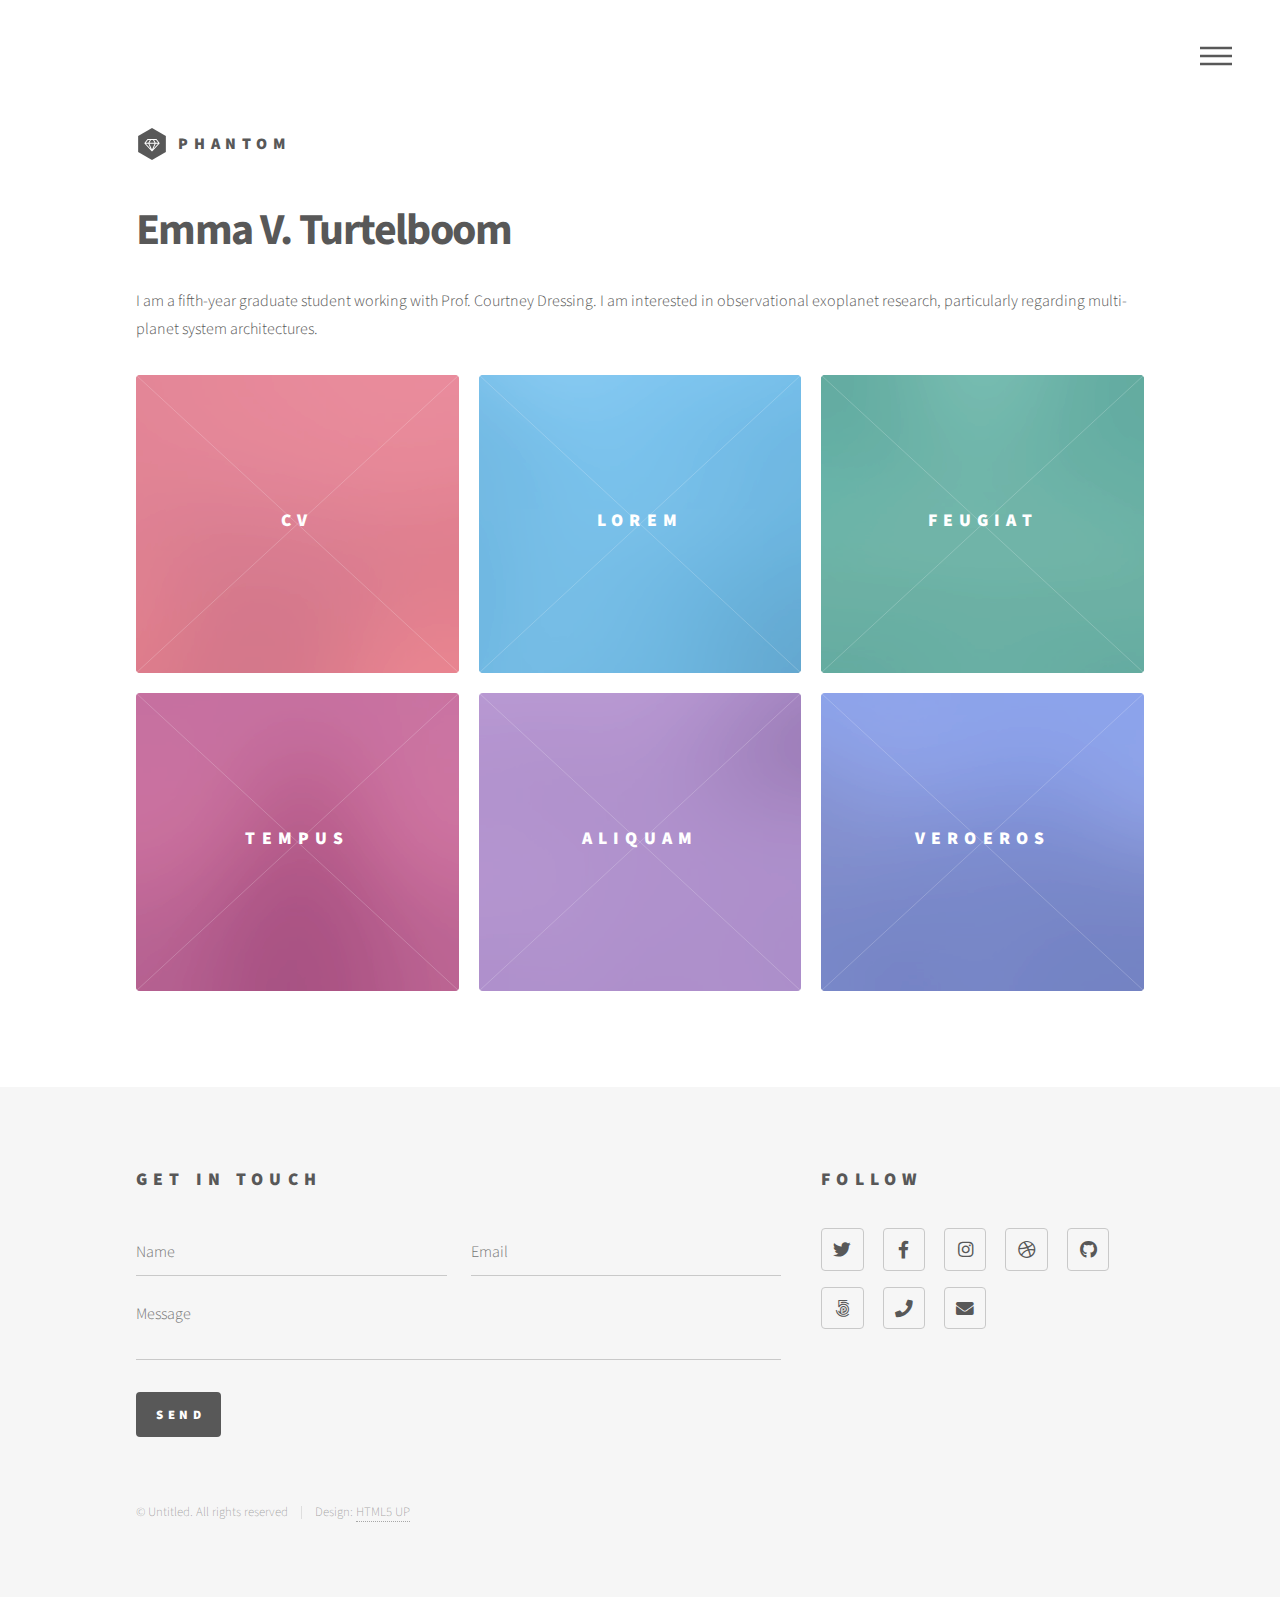
==== commit 70e1aeb9: "First edits" ====
--- a/index.html
+++ b/index.html
@@ -51,9 +51,9 @@
 					<div id="main">
 						<div class="inner">
 							<header>
-								<h1>This is Phantom, a free, fully responsive site<br />
-								template designed by <a href="http://html5up.net">HTML5 UP</a>.</h1>
-								<p>Etiam quis viverra lorem, in semper lorem. Sed nisl arcu euismod sit amet nisi euismod sed cursus arcu elementum ipsum arcu vivamus quis venenatis orci lorem ipsum et magna feugiat veroeros aliquam. Lorem ipsum dolor sit amet nullam dolore.</p>
+								<h1> Emma V. Turtelboom<br />
+								</h1>
+								<p> I am a fifth-year graduate student working with Prof. Courtney Dressing. I am interested in observational exoplanet research, particularly regarding multi-planet system architectures. </p>
 							</header>
 							<section class="tiles">
 								<article class="style1">
@@ -61,9 +61,9 @@
 										<img src="images/pic01.jpg" alt="" />
 									</span>
 									<a href="generic.html">
-										<h2>Magna</h2>
+										<h2>CV</h2>
 										<div class="content">
-											<p>Sed nisl arcu euismod sit amet nisi lorem etiam dolor veroeros et feugiat.</p>
+											<p>Curriculum Vitae</p>
 										</div>
 									</a>
 								</article>
@@ -117,72 +117,6 @@
 									</span>
 									<a href="generic.html">
 										<h2>Veroeros</h2>
-										<div class="content">
-											<p>Sed nisl arcu euismod sit amet nisi lorem etiam dolor veroeros et feugiat.</p>
-										</div>
-									</a>
-								</article>
-								<article class="style2">
-									<span class="image">
-										<img src="images/pic07.jpg" alt="" />
-									</span>
-									<a href="generic.html">
-										<h2>Ipsum</h2>
-										<div class="content">
-											<p>Sed nisl arcu euismod sit amet nisi lorem etiam dolor veroeros et feugiat.</p>
-										</div>
-									</a>
-								</article>
-								<article class="style3">
-									<span class="image">
-										<img src="images/pic08.jpg" alt="" />
-									</span>
-									<a href="generic.html">
-										<h2>Dolor</h2>
-										<div class="content">
-											<p>Sed nisl arcu euismod sit amet nisi lorem etiam dolor veroeros et feugiat.</p>
-										</div>
-									</a>
-								</article>
-								<article class="style1">
-									<span class="image">
-										<img src="images/pic09.jpg" alt="" />
-									</span>
-									<a href="generic.html">
-										<h2>Nullam</h2>
-										<div class="content">
-											<p>Sed nisl arcu euismod sit amet nisi lorem etiam dolor veroeros et feugiat.</p>
-										</div>
-									</a>
-								</article>
-								<article class="style5">
-									<span class="image">
-										<img src="images/pic10.jpg" alt="" />
-									</span>
-									<a href="generic.html">
-										<h2>Ultricies</h2>
-										<div class="content">
-											<p>Sed nisl arcu euismod sit amet nisi lorem etiam dolor veroeros et feugiat.</p>
-										</div>
-									</a>
-								</article>
-								<article class="style6">
-									<span class="image">
-										<img src="images/pic11.jpg" alt="" />
-									</span>
-									<a href="generic.html">
-										<h2>Dictum</h2>
-										<div class="content">
-											<p>Sed nisl arcu euismod sit amet nisi lorem etiam dolor veroeros et feugiat.</p>
-										</div>
-									</a>
-								</article>
-								<article class="style4">
-									<span class="image">
-										<img src="images/pic12.jpg" alt="" />
-									</span>
-									<a href="generic.html">
-										<h2>Pretium</h2>
 										<div class="content">
 											<p>Sed nisl arcu euismod sit amet nisi lorem etiam dolor veroeros et feugiat.</p>
 										</div>
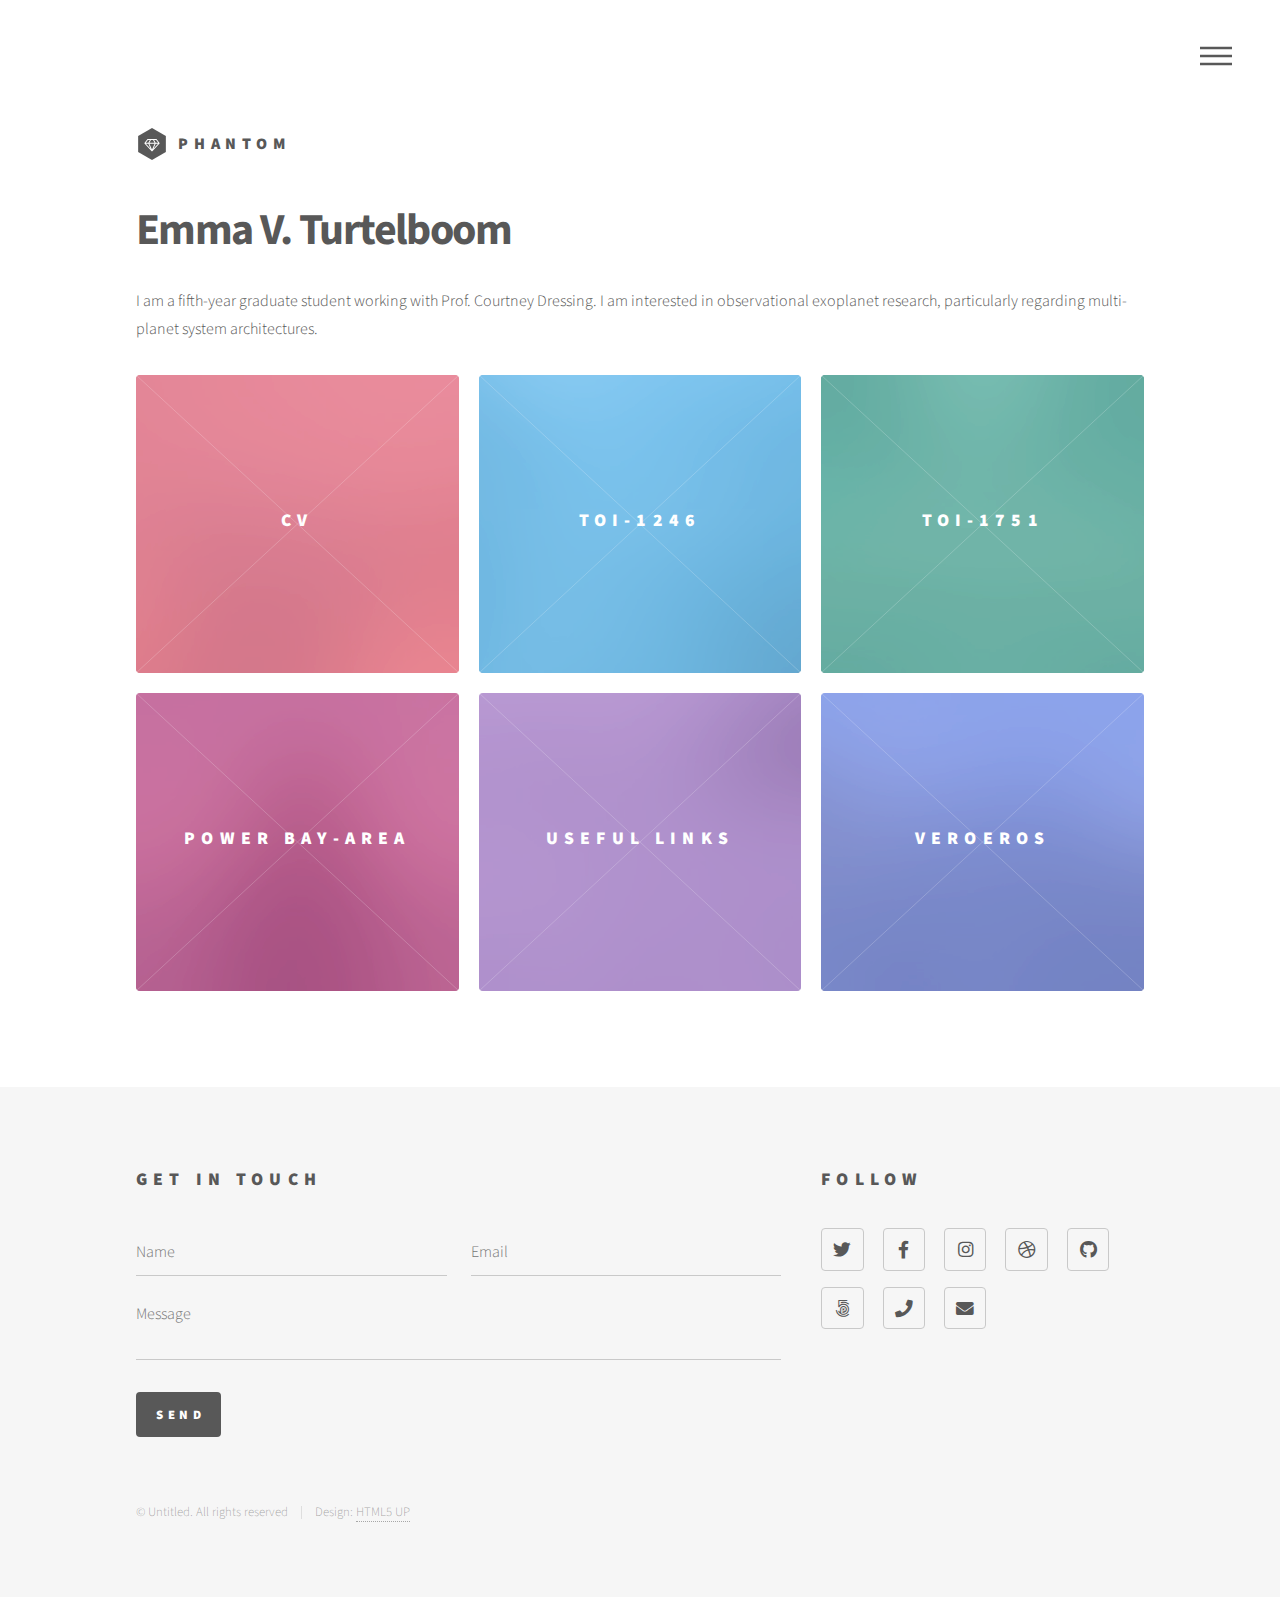
==== commit de5a43d8: "Some more edits" ====
--- a/index.html
+++ b/index.html
@@ -40,9 +40,9 @@
 						<h2>Menu</h2>
 						<ul>
 							<li><a href="index.html">Home</a></li>
-							<li><a href="generic.html">Ipsum veroeros</a></li>
-							<li><a href="generic.html">Tempus etiam</a></li>
-							<li><a href="generic.html">Consequat dolor</a></li>
+							<li><a href="generic.html">CV</a></li>
+							<li><a href="generic.html">Research</a></li>
+							<li><a href="generic.html">Service</a></li>
 							<li><a href="elements.html">Elements</a></li>
 						</ul>
 					</nav>
@@ -72,9 +72,9 @@
 										<img src="images/pic02.jpg" alt="" />
 									</span>
 									<a href="generic.html">
-										<h2>Lorem</h2>
+										<h2>TOI-1246</h2>
 										<div class="content">
-											<p>Sed nisl arcu euismod sit amet nisi lorem etiam dolor veroeros et feugiat.</p>
+											<p>5-planet system around an K dwarf.</p>
 										</div>
 									</a>
 								</article>
@@ -83,9 +83,9 @@
 										<img src="images/pic03.jpg" alt="" />
 									</span>
 									<a href="generic.html">
-										<h2>Feugiat</h2>
+										<h2>TOI-1751</h2>
 										<div class="content">
-											<p>Sed nisl arcu euismod sit amet nisi lorem etiam dolor veroeros et feugiat.</p>
+											<p>Long-period Sub-Neptune.</p>
 										</div>
 									</a>
 								</article>
@@ -94,9 +94,9 @@
 										<img src="images/pic04.jpg" alt="" />
 									</span>
 									<a href="generic.html">
-										<h2>Tempus</h2>
+										<h2>POWER Bay-Area</h2>
 										<div class="content">
-											<p>Sed nisl arcu euismod sit amet nisi lorem etiam dolor veroeros et feugiat.</p>
+											<p>Mentoring Program for East Bay Community College Students.</p>
 										</div>
 									</a>
 								</article>
@@ -105,9 +105,9 @@
 										<img src="images/pic05.jpg" alt="" />
 									</span>
 									<a href="generic.html">
-										<h2>Aliquam</h2>
+										<h2>Useful Links</h2>
 										<div class="content">
-											<p>Sed nisl arcu euismod sit amet nisi lorem etiam dolor veroeros et feugiat.</p>
+											<p>A collection of handy resources.</p>
 										</div>
 									</a>
 								</article>
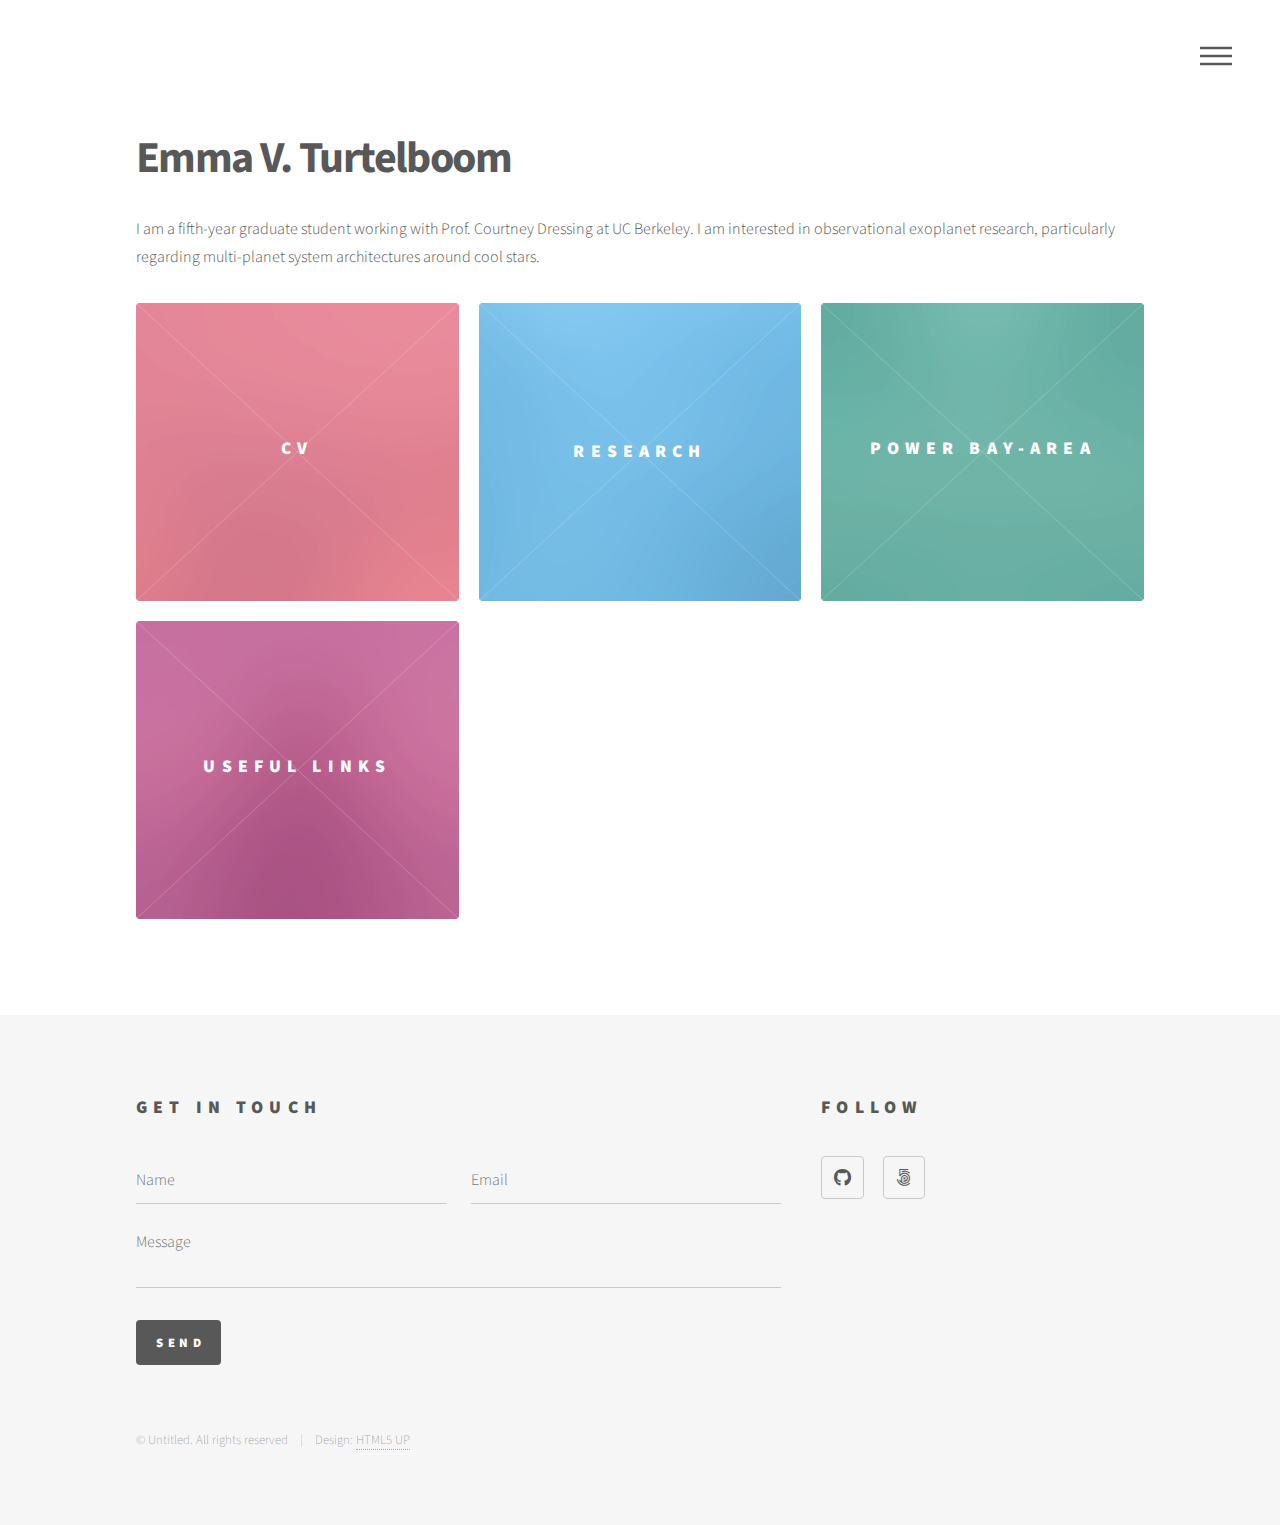
==== commit b47d1259: "adding new files for subpages" ====
--- a/index.html
+++ b/index.html
@@ -21,9 +21,9 @@
 						<div class="inner">
 
 							<!-- Logo -->
-								<a href="index.html" class="logo">
+								<!-- ><a href="index.html" class="logo">
 									<span class="symbol"><img src="images/logo.svg" alt="" /></span><span class="title">Phantom</span>
-								</a>
+								</a> -->
 
 							<!-- Nav -->
 								<nav>
@@ -42,8 +42,7 @@
 							<li><a href="index.html">Home</a></li>
 							<li><a href="generic.html">CV</a></li>
 							<li><a href="generic.html">Research</a></li>
-							<li><a href="generic.html">Service</a></li>
-							<li><a href="elements.html">Elements</a></li>
+							<li><a href="outreach.html">Service</a></li>
 						</ul>
 					</nav>
 
@@ -53,7 +52,7 @@
 							<header>
 								<h1> Emma V. Turtelboom<br />
 								</h1>
-								<p> I am a fifth-year graduate student working with Prof. Courtney Dressing. I am interested in observational exoplanet research, particularly regarding multi-planet system architectures. </p>
+								<p> I am a fifth-year graduate student working with Prof. Courtney Dressing at UC Berkeley. I am interested in observational exoplanet research, particularly regarding multi-planet system architectures around cool stars. </p>
 							</header>
 							<section class="tiles">
 								<article class="style1">
@@ -71,14 +70,14 @@
 									<span class="image">
 										<img src="images/pic02.jpg" alt="" />
 									</span>
-									<a href="generic.html">
-										<h2>TOI-1246</h2>
-										<div class="content">
+									<a href="research.html">
+										<h2>Research</h2>
+										<!--<div class="content">
 											<p>5-planet system around an K dwarf.</p>
-										</div>
+										</div> -->
 									</a>
 								</article>
-								<article class="style3">
+								<!--<article class="style3">
 									<span class="image">
 										<img src="images/pic03.jpg" alt="" />
 									</span>
@@ -88,10 +87,10 @@
 											<p>Long-period Sub-Neptune.</p>
 										</div>
 									</a>
-								</article>
-								<article class="style4">
+								</article> -->
+								<article class="style3">
 									<span class="image">
-										<img src="images/pic04.jpg" alt="" />
+										<img src="images/pic03.jpg" alt="" />
 									</span>
 									<a href="generic.html">
 										<h2>POWER Bay-Area</h2>
@@ -100,9 +99,9 @@
 										</div>
 									</a>
 								</article>
-								<article class="style5">
+								<article class="style4">
 									<span class="image">
-										<img src="images/pic05.jpg" alt="" />
+										<img src="images/pic04.jpg" alt="" />
 									</span>
 									<a href="generic.html">
 										<h2>Useful Links</h2>
@@ -110,7 +109,7 @@
 											<p>A collection of handy resources.</p>
 										</div>
 									</a>
-								</article>
+								<!--</article>
 								<article class="style6">
 									<span class="image">
 										<img src="images/pic06.jpg" alt="" />
@@ -121,7 +120,7 @@
 											<p>Sed nisl arcu euismod sit amet nisi lorem etiam dolor veroeros et feugiat.</p>
 										</div>
 									</a>
-								</article>
+								</article>-->
 							</section>
 						</div>
 					</div>
@@ -151,14 +150,8 @@
 							<section>
 								<h2>Follow</h2>
 								<ul class="icons">
-									<li><a href="#" class="icon brands style2 fa-twitter"><span class="label">Twitter</span></a></li>
-									<li><a href="#" class="icon brands style2 fa-facebook-f"><span class="label">Facebook</span></a></li>
-									<li><a href="#" class="icon brands style2 fa-instagram"><span class="label">Instagram</span></a></li>
-									<li><a href="#" class="icon brands style2 fa-dribbble"><span class="label">Dribbble</span></a></li>
-									<li><a href="#" class="icon brands style2 fa-github"><span class="label">GitHub</span></a></li>
+									<li><a href="https://github.com/Emmavt" class="icon brands style2 fa-github"><span class="label">GitHub</span></a></li>
 									<li><a href="#" class="icon brands style2 fa-500px"><span class="label">500px</span></a></li>
-									<li><a href="#" class="icon solid style2 fa-phone"><span class="label">Phone</span></a></li>
-									<li><a href="#" class="icon solid style2 fa-envelope"><span class="label">Email</span></a></li>
 								</ul>
 							</section>
 							<ul class="copyright">
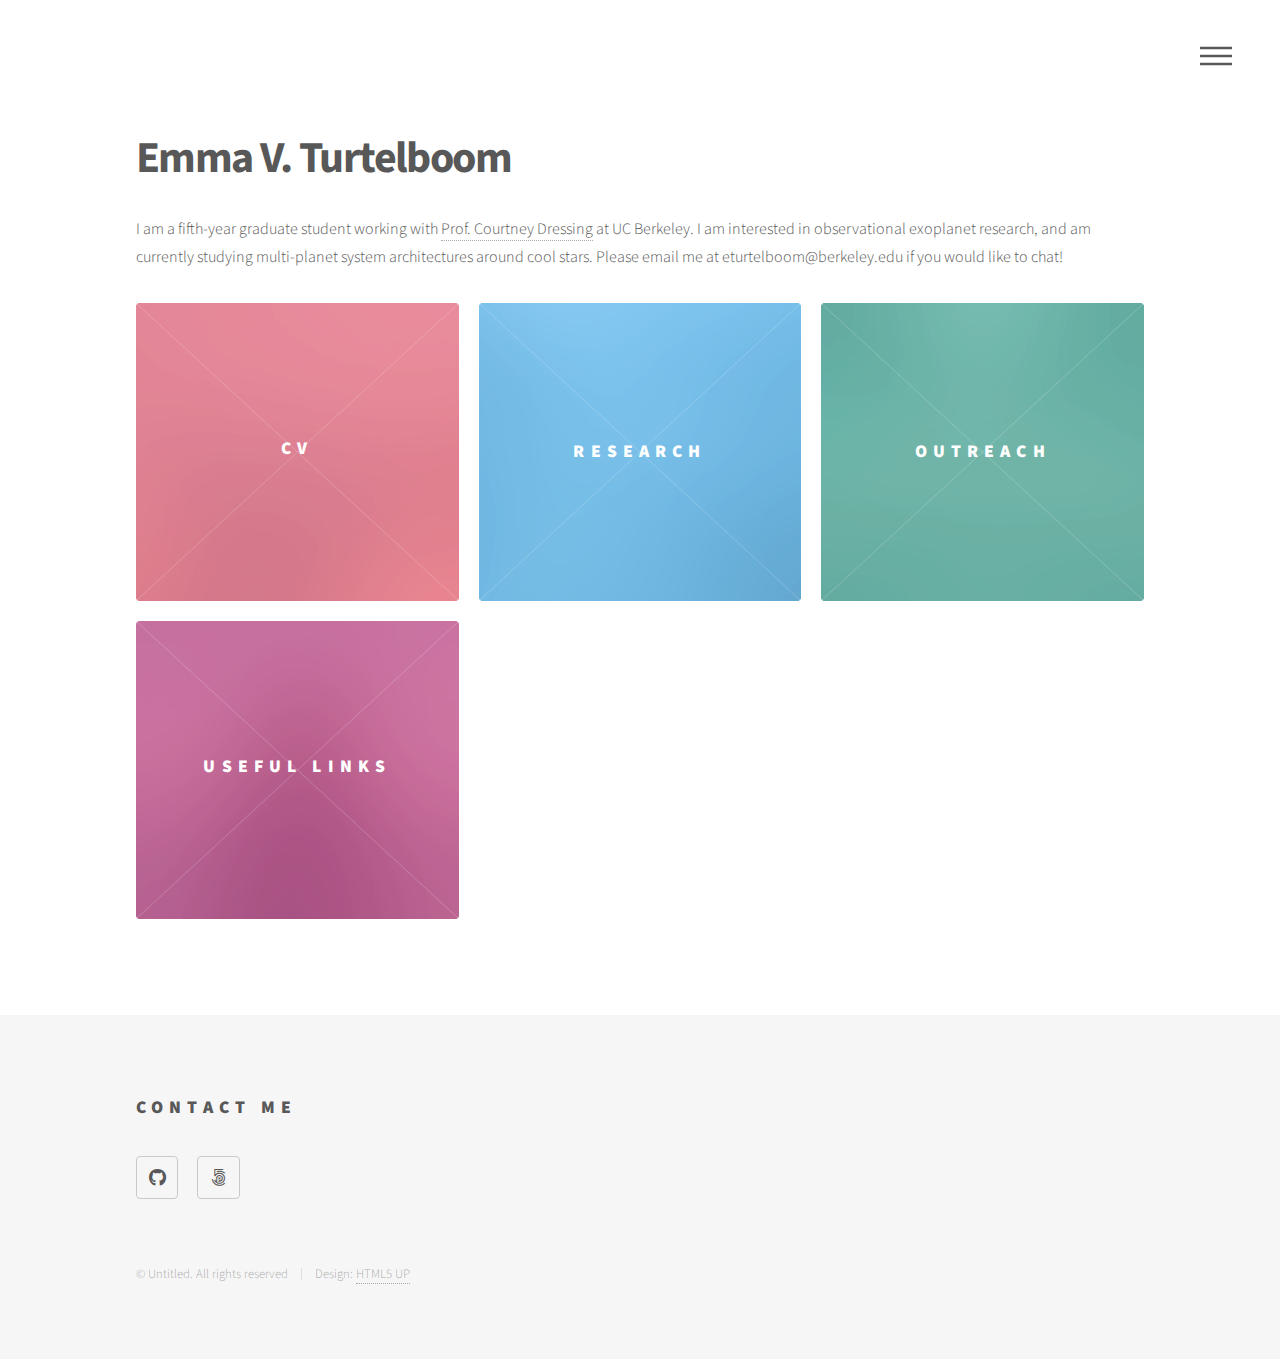
==== commit 0490be63: "fill in details" ====
--- a/index.html
+++ b/index.html
@@ -6,7 +6,7 @@
 -->
 <html>
 	<head>
-		<title>Phantom by HTML5 UP</title>
+		<title>E. Turtelboom</title>
 		<meta charset="utf-8" />
 		<meta name="viewport" content="width=device-width, initial-scale=1, user-scalable=no" />
 		<link rel="stylesheet" href="assets/css/main.css" />
@@ -40,9 +40,9 @@
 						<h2>Menu</h2>
 						<ul>
 							<li><a href="index.html">Home</a></li>
-							<li><a href="generic.html">CV</a></li>
-							<li><a href="generic.html">Research</a></li>
-							<li><a href="outreach.html">Service</a></li>
+							<li><a href="cv.html">CV</a></li>
+							<li><a href="research.html">Research</a></li>
+							<li><a href="outreach.html">Outreach</a></li>
 						</ul>
 					</nav>
 
@@ -52,14 +52,14 @@
 							<header>
 								<h1> Emma V. Turtelboom<br />
 								</h1>
-								<p> I am a fifth-year graduate student working with Prof. Courtney Dressing at UC Berkeley. I am interested in observational exoplanet research, particularly regarding multi-planet system architectures around cool stars. </p>
+								<p> I am a fifth-year graduate student working with <a href="https://w.astro.berkeley.edu/~dressing/">Prof. Courtney Dressing</a> at UC Berkeley. I am interested in observational exoplanet research, and am currently studying multi-planet system architectures around cool stars. Please email me at eturtelboom@berkeley.edu if you would like to chat! </p>
 							</header>
 							<section class="tiles">
 								<article class="style1">
 									<span class="image">
 										<img src="images/pic01.jpg" alt="" />
 									</span>
-									<a href="generic.html">
+									<a href="cv.html">
 										<h2>CV</h2>
 										<div class="content">
 											<p>Curriculum Vitae</p>
@@ -92,18 +92,15 @@
 									<span class="image">
 										<img src="images/pic03.jpg" alt="" />
 									</span>
-									<a href="generic.html">
-										<h2>POWER Bay-Area</h2>
-										<div class="content">
-											<p>Mentoring Program for East Bay Community College Students.</p>
-										</div>
+									<a href="outreach.html">
+										<h2>Outreach</h2>
 									</a>
 								</article>
 								<article class="style4">
 									<span class="image">
 										<img src="images/pic04.jpg" alt="" />
 									</span>
-									<a href="generic.html">
+									<a href="resources.html">
 										<h2>Useful Links</h2>
 										<div class="content">
 											<p>A collection of handy resources.</p>
@@ -129,26 +126,8 @@
 					<footer id="footer">
 						<div class="inner">
 							<section>
-								<h2>Get in touch</h2>
-								<form method="post" action="#">
-									<div class="fields">
-										<div class="field half">
-											<input type="text" name="name" id="name" placeholder="Name" />
-										</div>
-										<div class="field half">
-											<input type="email" name="email" id="email" placeholder="Email" />
-										</div>
-										<div class="field">
-											<textarea name="message" id="message" placeholder="Message"></textarea>
-										</div>
-									</div>
-									<ul class="actions">
-										<li><input type="submit" value="Send" class="primary" /></li>
-									</ul>
-								</form>
-							</section>
-							<section>
-								<h2>Follow</h2>
+								<h2>Contact Me</h2>
+								
 								<ul class="icons">
 									<li><a href="https://github.com/Emmavt" class="icon brands style2 fa-github"><span class="label">GitHub</span></a></li>
 									<li><a href="#" class="icon brands style2 fa-500px"><span class="label">500px</span></a></li>
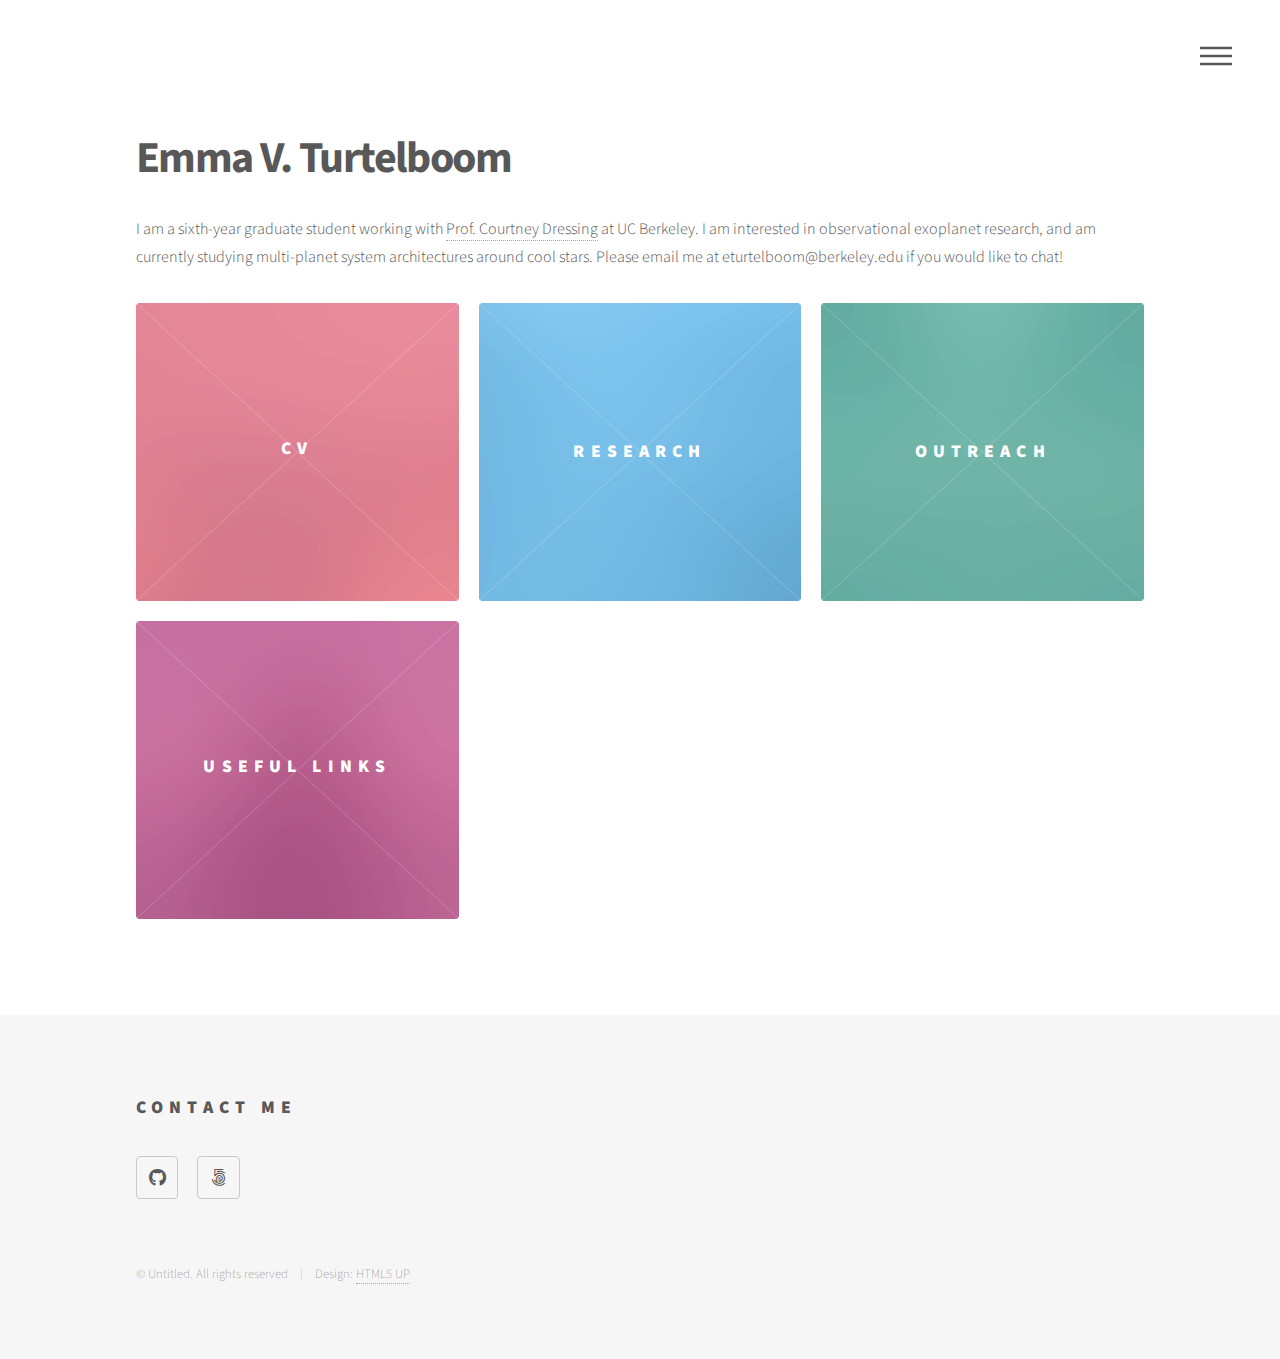
==== commit b71e8592: "update year" ====
--- a/index.html
+++ b/index.html
@@ -52,7 +52,7 @@
 							<header>
 								<h1> Emma V. Turtelboom<br />
 								</h1>
-								<p> I am a fifth-year graduate student working with <a href="https://w.astro.berkeley.edu/~dressing/">Prof. Courtney Dressing</a> at UC Berkeley. I am interested in observational exoplanet research, and am currently studying multi-planet system architectures around cool stars. Please email me at eturtelboom@berkeley.edu if you would like to chat! </p>
+								<p> I am a sixth-year graduate student working with <a href="https://w.astro.berkeley.edu/~dressing/">Prof. Courtney Dressing</a> at UC Berkeley. I am interested in observational exoplanet research, and am currently studying multi-planet system architectures around cool stars. Please email me at eturtelboom@berkeley.edu if you would like to chat! </p>
 							</header>
 							<section class="tiles">
 								<article class="style1">
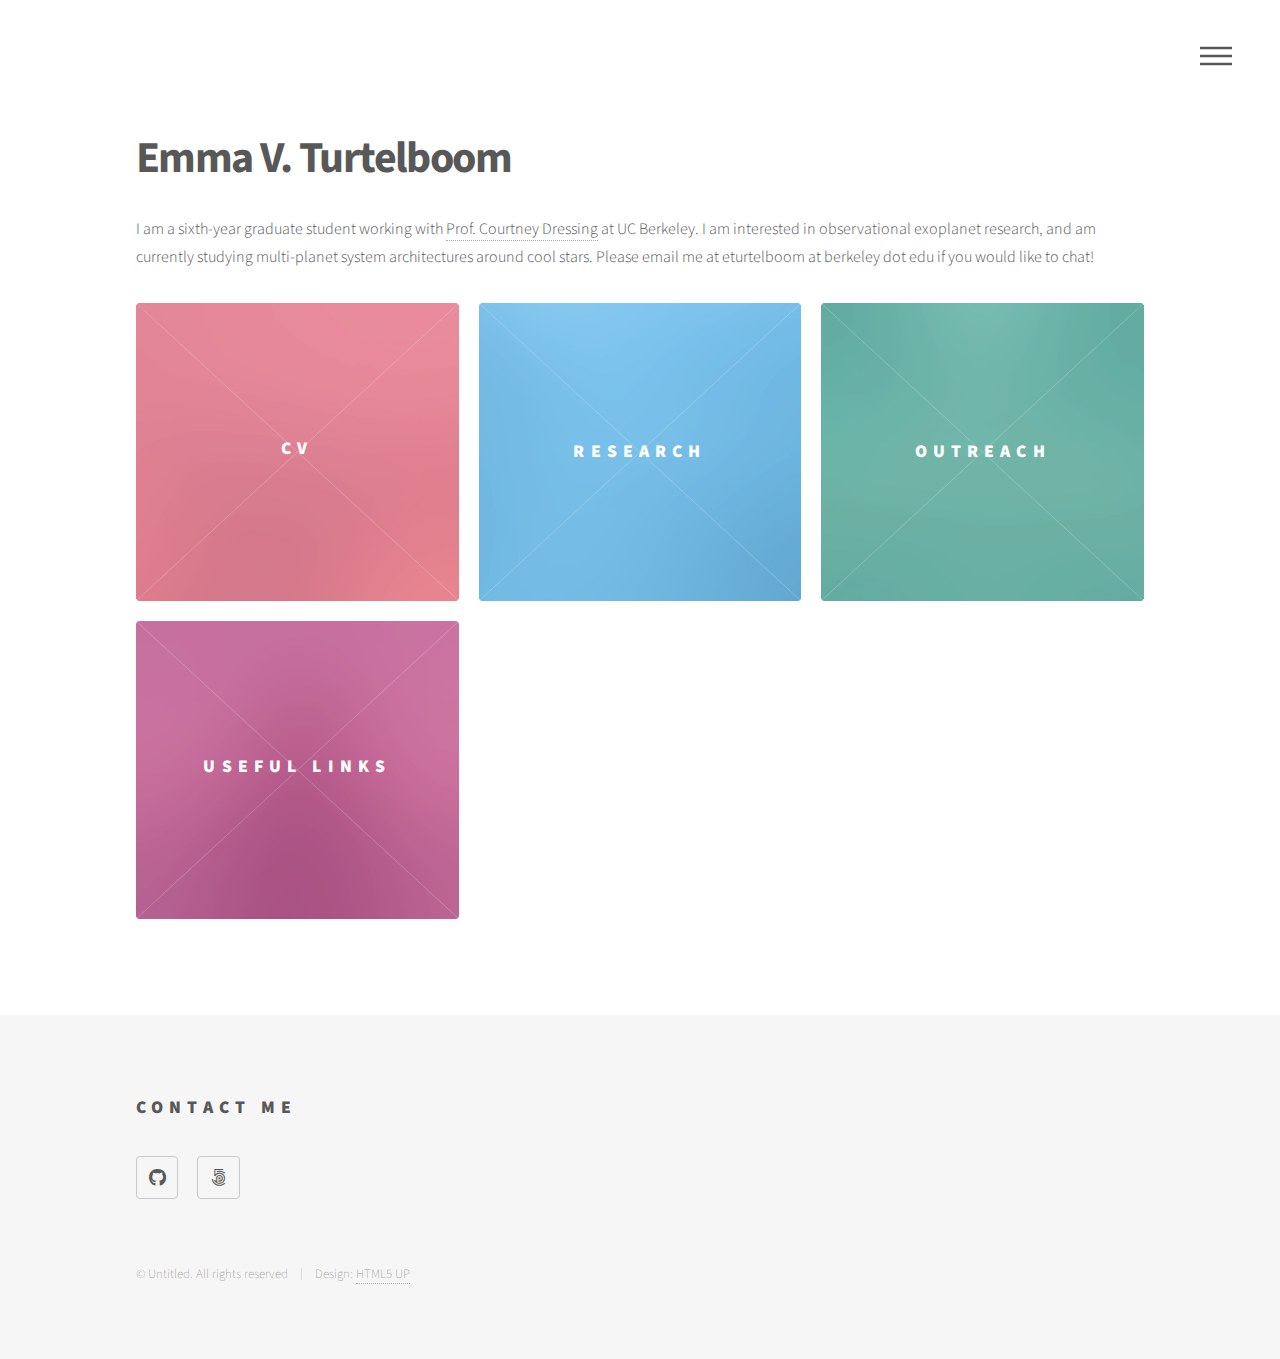
==== commit 484f056b: "update email formatting" ====
--- a/index.html
+++ b/index.html
@@ -52,7 +52,7 @@
 							<header>
 								<h1> Emma V. Turtelboom<br />
 								</h1>
-								<p> I am a sixth-year graduate student working with <a href="https://w.astro.berkeley.edu/~dressing/">Prof. Courtney Dressing</a> at UC Berkeley. I am interested in observational exoplanet research, and am currently studying multi-planet system architectures around cool stars. Please email me at eturtelboom@berkeley.edu if you would like to chat! </p>
+								<p> I am a sixth-year graduate student working with <a href="https://w.astro.berkeley.edu/~dressing/">Prof. Courtney Dressing</a> at UC Berkeley. I am interested in observational exoplanet research, and am currently studying multi-planet system architectures around cool stars. Please email me at eturtelboom at berkeley dot edu if you would like to chat! </p>
 							</header>
 							<section class="tiles">
 								<article class="style1">
